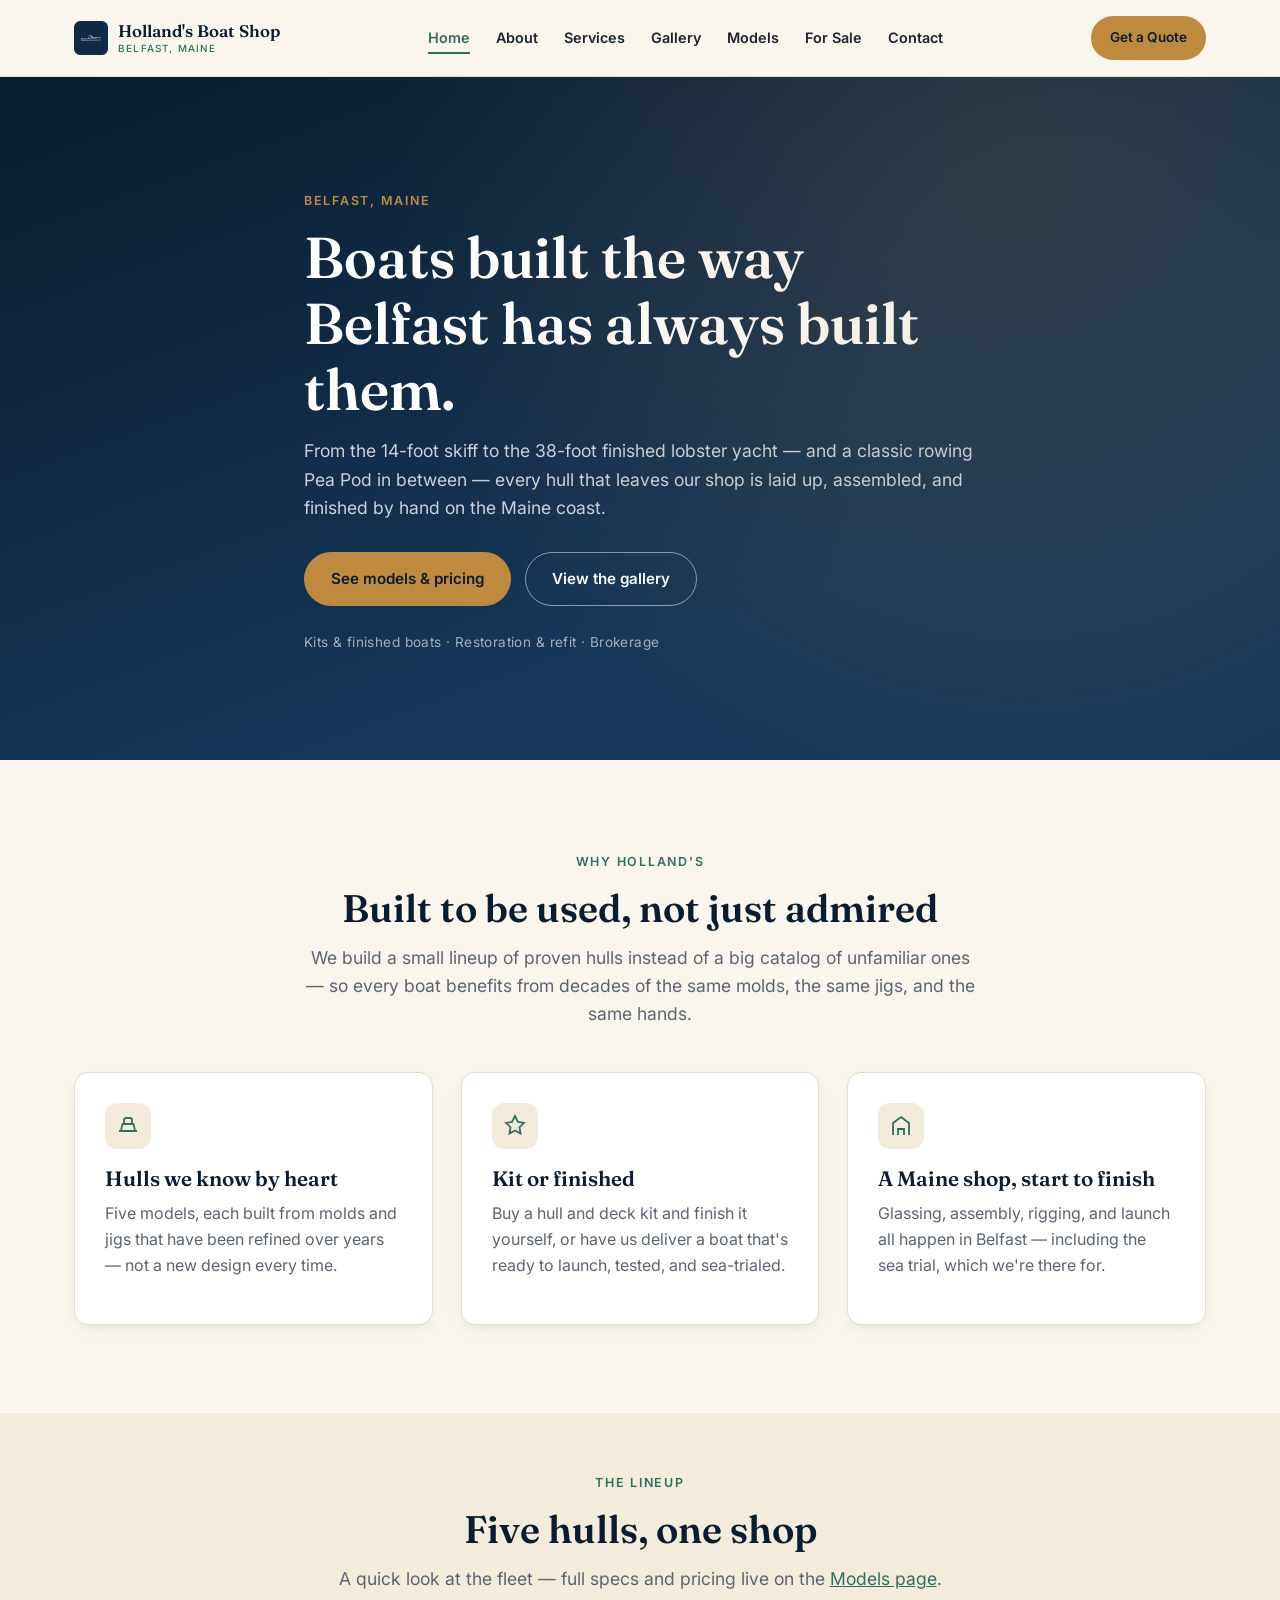
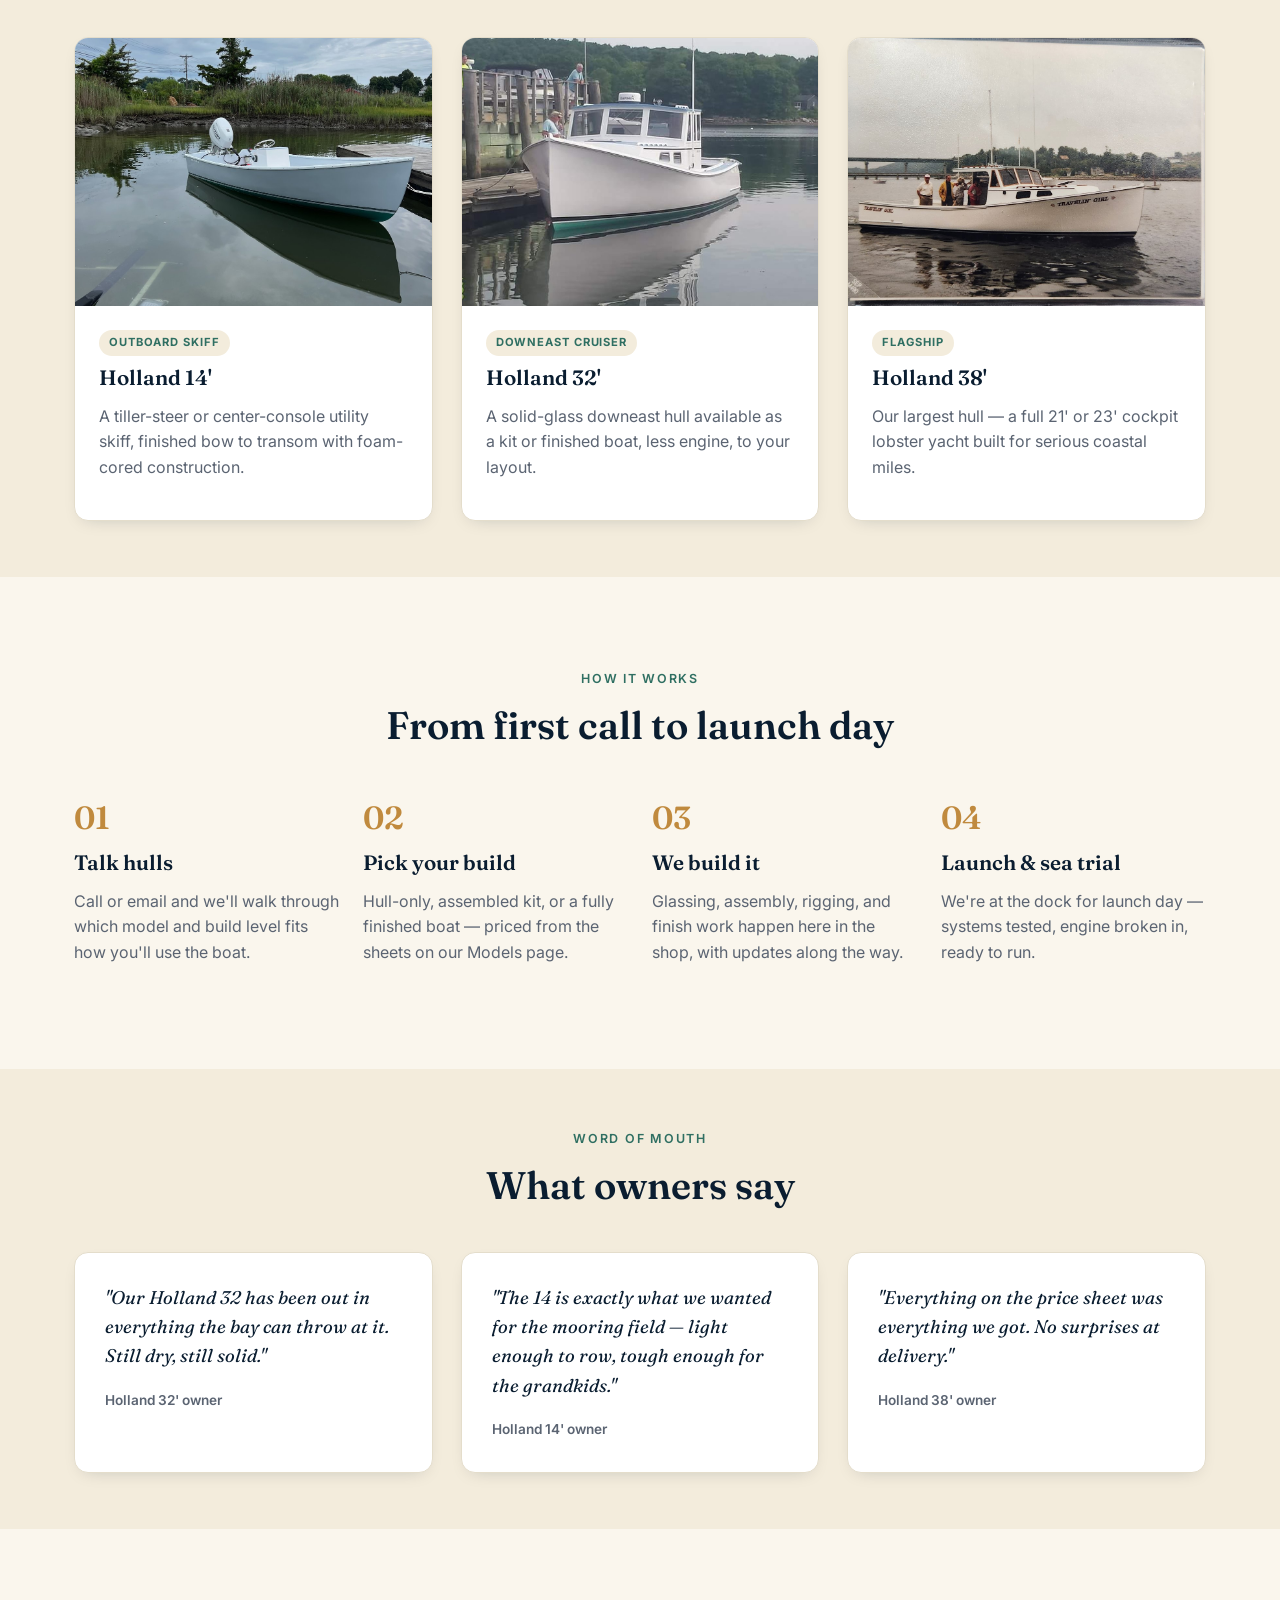
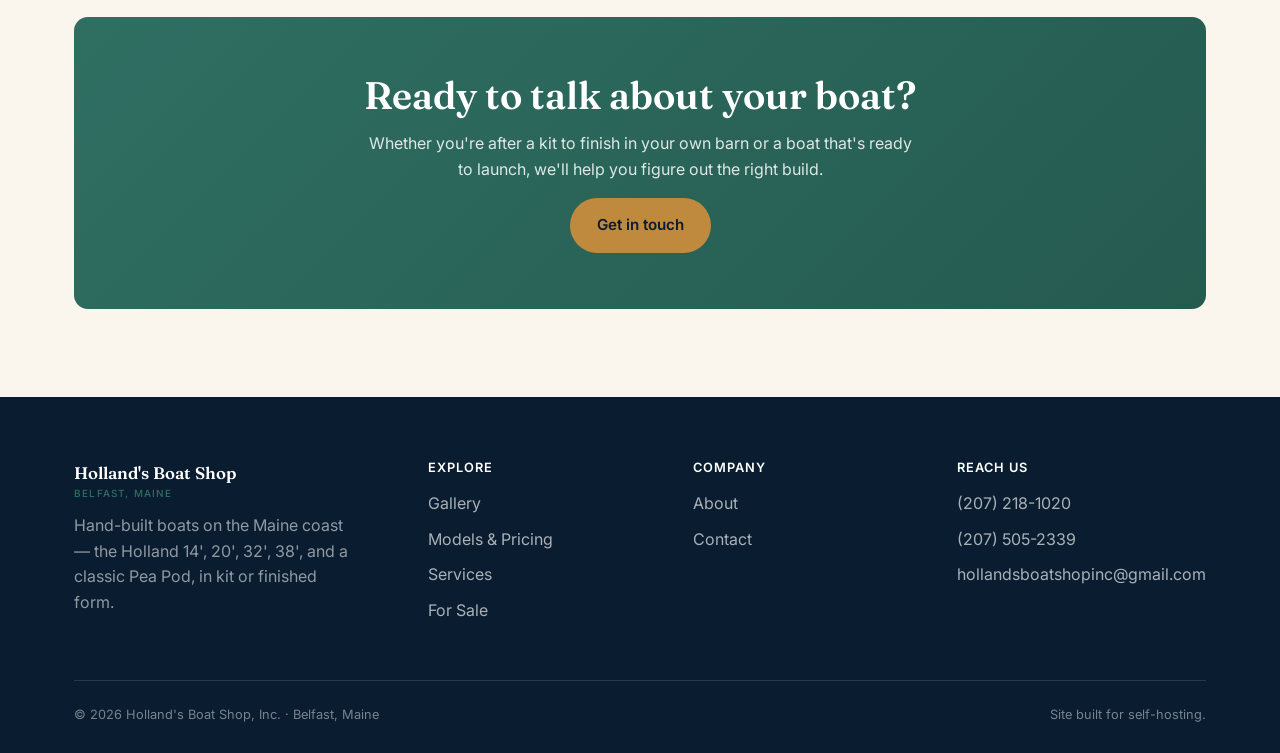
==== index.html @ 2f3a9399 "pricing and design updates" ====
<!DOCTYPE html>
<html lang="en">
<head>
<meta charset="UTF-8">
<meta name="viewport" content="width=device-width, initial-scale=1.0">
<title>Holland's Boat Shop | Hand-Built Wooden & Fiberglass Boats, Belfast, Maine</title>
<meta name="description" content="Holland's Boat Shop builds the Holland 14', 20', 32', 38' and a classic Pea Pod from Belfast, Maine — kits, finished boats, restoration, and brokerage.">
<link rel="icon" type="image/png" href="assets/favicon.png">
<link rel="stylesheet" href="css/styles.css">
</head>
<body>

<header class="site-header">
  <nav class="nav">
    <a href="index.html" class="brand">
      <img src="assets/favicon.png" alt="Holland's Boat Shop mark">
      <span class="brand-text">Holland's Boat Shop<small>Belfast, Maine</small></span>
    </a>
    <ul class="nav-links">
      <li><a href="index.html">Home</a></li>
      <li><a href="about.html">About</a></li>
      <li><a href="services.html">Services</a></li>
      <li><a href="gallery.html">Gallery</a></li>
      <li><a href="models.html">Models</a></li>
      <li><a href="for-sale.html">For Sale</a></li>
      <li><a href="contact.html">Contact</a></li>
      <li class="nav-mobile-cta"><a href="contact.html" class="btn btn-primary">Get a Quote</a></li>
    </ul>
    <div class="nav-cta">
      <a href="contact.html" class="btn btn-primary btn-sm">Get a Quote</a>
    </div>
    <button class="nav-toggle" aria-label="Toggle menu" aria-expanded="false">
      <svg viewBox="0 0 24 24" fill="none" stroke="currentColor" stroke-width="2" stroke-linecap="round"><line x1="3" y1="6" x2="21" y2="6"/><line x1="3" y1="12" x2="21" y2="12"/><line x1="3" y1="18" x2="21" y2="18"/></svg>
    </button>
  </nav>
</header>

<section class="hero">
  <div class="container hero-inner">
    <span class="eyebrow" style="color:var(--brass)">Belfast, Maine</span>
    <h1 style="color:#fff">Boats built the way Belfast has always built them.</h1>
    <p class="lede">From the 14-foot skiff to the 38-foot finished lobster yacht — and a classic rowing Pea Pod in between — every hull that leaves our shop is laid up, assembled, and finished by hand on the Maine coast.</p>
    <div class="hero-actions">
      <a href="models.html" class="btn btn-primary">See models &amp; pricing</a>
      <a href="gallery.html" class="btn btn-outline">View the gallery</a>
    </div>
    <p class="hero-tagline">Kits &amp; finished boats &middot; Restoration &amp; refit &middot; Brokerage</p>
  </div>
</section>

<section>
  <div class="container">
    <div class="section-head center">
      <span class="eyebrow">Why Holland's</span>
      <h2>Built to be used, not just admired</h2>
      <p class="lede">We build a small lineup of proven hulls instead of a big catalog of unfamiliar ones — so every boat benefits from decades of the same molds, the same jigs, and the same hands.</p>
    </div>
    <div class="grid-3">
      <div class="card">
        <div class="icon-badge">
          <svg viewBox="0 0 24 24" fill="none" stroke="currentColor" stroke-width="1.8"><path d="M3 17h18M5 17l1.5-7h11L19 17M8 10V6a2 2 0 012-2h4a2 2 0 012 2v4"/></svg>
        </div>
        <h3>Hulls we know by heart</h3>
        <p>Five models, each built from molds and jigs that have been refined over years — not a new design every time.</p>
      </div>
      <div class="card">
        <div class="icon-badge">
          <svg viewBox="0 0 24 24" fill="none" stroke="currentColor" stroke-width="1.8"><path d="M12 2l3 6 6 .9-4.5 4.3 1 6.3-5.5-3-5.5 3 1-6.3L3 8.9 9 8z"/></svg>
        </div>
        <h3>Kit or finished</h3>
        <p>Buy a hull and deck kit and finish it yourself, or have us deliver a boat that's ready to launch, tested, and sea-trialed.</p>
      </div>
      <div class="card">
        <div class="icon-badge">
          <svg viewBox="0 0 24 24" fill="none" stroke="currentColor" stroke-width="1.8"><path d="M4 21V9l8-6 8 6v12M9 21v-6h6v6"/></svg>
        </div>
        <h3>A Maine shop, start to finish</h3>
        <p>Glassing, assembly, rigging, and launch all happen in Belfast — including the sea trial, which we're there for.</p>
      </div>
    </div>
  </div>
</section>

<section class="section-tight" style="background:var(--cream-200)">
  <div class="container">
    <div class="section-head center">
      <span class="eyebrow">The Lineup</span>
      <h2>Five hulls, one shop</h2>
      <p class="lede">A quick look at the fleet — full specs and pricing live on the <a href="models.html" style="color:var(--teal); text-decoration:underline;">Models page</a>.</p>
    </div>
    <div class="grid-3">
      <div class="model-card">
        <div class="art-frame"><img src="assets/models/holland-14.jpg" alt="Holland 14' skiff on the water" loading="lazy"></div>
        <div class="model-card-body">
          <span class="tag">Outboard Skiff</span>
          <h3>Holland 14'</h3>
          <p>A tiller-steer or center-console utility skiff, finished bow to transom with foam-cored construction.</p>
        </div>
      </div>
      <div class="model-card">
        <div class="art-frame"><img src="assets/models/holland-32.jpg" alt="Holland 32' finished boat on the water" loading="lazy"></div>
        <div class="model-card-body">
          <span class="tag">Downeast Cruiser</span>
          <h3>Holland 32'</h3>
          <p>A solid-glass downeast hull available as a kit or finished boat, less engine, to your layout.</p>
        </div>
      </div>
      <div class="model-card">
        <div class="art-frame"><img src="assets/models/holland-38.jpg" alt="Holland 38' finished boat, Travelin' Girl, underway" loading="lazy"></div>
        <div class="model-card-body">
          <span class="tag">Flagship</span>
          <h3>Holland 38'</h3>
          <p>Our largest hull — a full 21' or 23' cockpit lobster yacht built for serious coastal miles.</p>
        </div>
      </div>
    </div>
  </div>
</section>

<section>
  <div class="container">
    <div class="section-head center">
      <span class="eyebrow">How It Works</span>
      <h2>From first call to launch day</h2>
    </div>
    <div class="grid-4">
      <div class="step-card">
        <div class="step-num">01</div>
        <h3>Talk hulls</h3>
        <p>Call or email and we'll walk through which model and build level fits how you'll use the boat.</p>
      </div>
      <div class="step-card">
        <div class="step-num">02</div>
        <h3>Pick your build</h3>
        <p>Hull-only, assembled kit, or a fully finished boat — priced from the sheets on our Models page.</p>
      </div>
      <div class="step-card">
        <div class="step-num">03</div>
        <h3>We build it</h3>
        <p>Glassing, assembly, rigging, and finish work happen here in the shop, with updates along the way.</p>
      </div>
      <div class="step-card">
        <div class="step-num">04</div>
        <h3>Launch &amp; sea trial</h3>
        <p>We're at the dock for launch day — systems tested, engine broken in, ready to run.</p>
      </div>
    </div>
  </div>
</section>

<section class="section-tight" style="background:var(--cream-200)">
  <div class="container">
    <div class="section-head center">
      <span class="eyebrow">Word Of Mouth</span>
      <h2>What owners say</h2>
    </div>
    <div class="grid-3">
      <div class="testimonial">
        <blockquote>"Our Holland 32 has been out in everything the bay can throw at it. Still dry, still solid."</blockquote>
        <cite>Holland 32' owner</cite>
      </div>
      <div class="testimonial">
        <blockquote>"The 14 is exactly what we wanted for the mooring field — light enough to row, tough enough for the grandkids."</blockquote>
        <cite>Holland 14' owner</cite>
      </div>
      <div class="testimonial">
        <blockquote>"Everything on the price sheet was everything we got. No surprises at delivery."</blockquote>
        <cite>Holland 38' owner</cite>
      </div>
    </div>
  </div>
</section>

<section>
  <div class="container">
    <div class="cta-band">
      <h2>Ready to talk about your boat?</h2>
      <p>Whether you're after a kit to finish in your own barn or a boat that's ready to launch, we'll help you figure out the right build.</p>
      <a href="contact.html" class="btn btn-primary">Get in touch</a>
    </div>
  </div>
</section>

<footer class="site-footer">
  <div class="container">
    <div class="footer-grid">
      <div class="footer-brand">
        <span class="brand-text" style="color:#fff">Holland's Boat Shop<small>Belfast, Maine</small></span>
        <p>Hand-built boats on the Maine coast — the Holland 14', 20', 32', 38', and a classic Pea Pod, in kit or finished form.</p>
      </div>
      <div class="footer-col">
        <h4>Explore</h4>
        <ul>
          <li><a href="gallery.html">Gallery</a></li>
          <li><a href="models.html">Models &amp; Pricing</a></li>
          <li><a href="services.html">Services</a></li>
          <li><a href="for-sale.html">For Sale</a></li>
        </ul>
      </div>
      <div class="footer-col">
        <h4>Company</h4>
        <ul>
          <li><a href="about.html">About</a></li>
          <li><a href="contact.html">Contact</a></li>
        </ul>
      </div>
      <div class="footer-col">
        <h4>Reach Us</h4>
        <ul>
          <li><a href="tel:+12072181020">(207) 218-1020</a></li>
          <li><a href="tel:+12075052339">(207) 505-2339</a></li>
          <li><a href="mailto:hollandsboatshopinc@gmail.com">hollandsboatshopinc@gmail.com</a></li>
        </ul>
      </div>
    </div>
    <div class="footer-bottom">
      <span>&copy; <span data-year></span> Holland's Boat Shop, Inc. &middot; Belfast, Maine</span>
      <span>Site built for self-hosting.</span>
    </div>
  </div>
</footer>

<script src="js/script.js"></script>
</body>
</html>
---- css/styles.css ----
/* ============================================
   Holland's Boat Shop — stylesheet
   ============================================ */

@import url('https://fonts.googleapis.com/css2?family=Fraunces:ital,opsz,wght@0,9..144,400;0,9..144,500;0,9..144,600;0,9..144,700;1,9..144,500&family=Inter:wght@400;500;600;700&display=swap');

:root{
  --navy-900:#0a1d30;
  --navy-800:#0f2a44;
  --navy-700:#15375a;
  --navy-600:#1d4873;
  --teal:#2f6f62;
  --teal-600:#255a4f;
  --brass:#c08a3e;
  --brass-600:#a8732e;
  --cream:#faf6ed;
  --cream-200:#f3ecdc;
  --white:#ffffff;
  --ink:#1b2430;
  --ink-500:#5b6472;
  --ink-300:#8b93a0;
  --line:#e4ddcb;
  --radius:14px;
  --shadow:0 18px 40px -20px rgba(10,29,48,0.35);
  --shadow-sm:0 6px 18px -10px rgba(10,29,48,0.25);
  --maxw:1180px;
}

*,*::before,*::after{ box-sizing:border-box; }
html{ scroll-behavior:smooth; }
body{
  margin:0;
  background:var(--cream);
  color:var(--ink);
  font-family:'Inter', system-ui, -apple-system, sans-serif;
  font-size:16px;
  line-height:1.6;
  -webkit-font-smoothing:antialiased;
}
img{ max-width:100%; display:block; }
a{ color:inherit; text-decoration:none; }
ul{ margin:0; padding:0; list-style:none; }
h1,h2,h3,h4{
  font-family:'Fraunces', Georgia, serif;
  font-weight:600;
  line-height:1.15;
  margin:0 0 14px;
  color:var(--navy-900);
}
h1{ font-size:clamp(2.2rem, 4.5vw, 3.6rem); font-weight:600; }
h2{ font-size:clamp(1.7rem, 3vw, 2.5rem); }
h3{ font-size:1.3rem; }
p{ margin:0 0 16px; color:var(--ink-500); }
.container{ max-width:var(--maxw); margin:0 auto; padding:0 24px; }
section{ padding:88px 0; }
.section-tight{ padding:56px 0; }

.eyebrow{
  display:inline-block;
  font-family:'Inter', sans-serif;
  font-weight:600;
  font-size:0.78rem;
  letter-spacing:0.14em;
  text-transform:uppercase;
  color:var(--teal);
  margin-bottom:14px;
}
.section-head{ max-width:680px; margin:0 0 44px; }
.section-head.center{ margin-left:auto; margin-right:auto; text-align:center; }
.lede{ font-size:1.1rem; }

/* Buttons */
.btn{
  display:inline-flex;
  align-items:center;
  gap:8px;
  padding:14px 26px;
  border-radius:999px;
  font-family:'Inter', sans-serif;
  font-weight:600;
  font-size:0.95rem;
  border:1px solid transparent;
  cursor:pointer;
  transition:transform .15s ease, box-shadow .15s ease, background .15s ease, color .15s ease;
}
.btn-primary{ background:var(--brass); color:var(--navy-900); }
.btn-primary:hover{ background:var(--brass-600); transform:translateY(-1px); }
.btn-outline{ background:transparent; border-color:rgba(255,255,255,0.5); color:#fff; }
.btn-outline:hover{ background:rgba(255,255,255,0.12); }
.btn-outline-dark{ background:transparent; border-color:var(--navy-700); color:var(--navy-800); }
.btn-outline-dark:hover{ background:var(--navy-800); color:#fff; }
.btn-outline-dark.is-active{ background:var(--navy-800); color:#fff; }
.btn-see-more{ margin-top:20px; width:100%; justify-content:center; }
.btn-sm{ padding:10px 18px; font-size:0.85rem; }

/* ===== Nav ===== */
.site-header{
  position:sticky; top:0; z-index:100;
  background:rgba(250,246,237,0.92);
  backdrop-filter:blur(8px);
  border-bottom:1px solid var(--line);
}
.nav{
  display:flex; align-items:center; justify-content:space-between;
  padding:16px 24px;
  max-width:var(--maxw); margin:0 auto;
}
.brand{ display:flex; align-items:center; gap:10px; }
.brand img{ height:34px; width:auto; }
.brand-text{
  font-family:'Fraunces', serif; font-weight:600; font-size:1.05rem; color:var(--navy-900);
  line-height:1.1;
}
.brand-text small{ display:block; font-family:'Inter',sans-serif; font-weight:500; font-size:0.62rem; letter-spacing:0.12em; text-transform:uppercase; color:var(--teal); margin-top:2px; }

.nav-links{
  display:flex; align-items:center; gap:26px;
  font-size:0.9rem; font-weight:600; white-space:nowrap;
}
.nav-links a{ color:var(--ink); padding:6px 0; border-bottom:2px solid transparent; transition:color .15s, border-color .15s; }
.nav-links a:hover, .nav-links a.active{ color:var(--teal); border-color:var(--teal); }

.nav-cta{ display:flex; align-items:center; gap:16px; }
.nav-mobile-cta{ display:none; }

.nav-toggle{
  display:none; background:none; border:none; cursor:pointer; padding:6px;
}
.nav-toggle svg{ width:26px; height:26px; color:var(--navy-900); }

@media (max-width:1040px){
  .nav-links{
    display:none;
    position:absolute; top:100%; left:0; right:0;
    background:var(--cream);
    border-bottom:1px solid var(--line);
    flex-direction:column; align-items:stretch; gap:0;
    padding:8px 24px 20px;
    max-height:calc(100vh - 68px);
    overflow-y:auto;
    box-shadow:var(--shadow-sm);
  }
  .nav-links.is-open{ display:flex; }
  .nav-links a{
    padding:18px 2px; font-size:1.15rem;
    border-bottom:1px solid var(--line);
    width:100%;
  }
  .nav-links a:last-of-type{ border-bottom:none; }
  .nav-mobile-cta{ display:block; padding-top:22px; }
  .nav-mobile-cta .btn{ width:100%; }
  .nav-cta .btn{ display:none; }
  .nav-toggle{ display:block; }
}

/* ===== Hero ===== */
.hero{
  position:relative;
  background:linear-gradient(160deg, var(--navy-900), var(--navy-700) 70%);
  color:#fff;
  padding:110px 0 90px;
  overflow:hidden;
}
.hero::after{
  content:"";
  position:absolute; inset:0;
  background:radial-gradient(circle at 80% 20%, rgba(192,138,62,0.18), transparent 55%);
  pointer-events:none;
}
.hero-inner{ position:relative; max-width:720px; }
.hero p.lede{ color:rgba(255,255,255,0.78); }
.hero-actions{ display:flex; gap:14px; flex-wrap:wrap; margin-top:30px; }
.hero-tagline{ color:rgba(255,255,255,0.6); font-size:0.85rem; margin-top:26px; letter-spacing:0.03em; }

.page-hero{
  background:linear-gradient(160deg, var(--navy-900), var(--navy-700) 70%);
  color:#fff; padding:76px 0 64px;
}
.page-hero .eyebrow{ color:var(--brass); }
.page-hero p{ color:rgba(255,255,255,0.78); max-width:640px; }

/* ===== Grid utilities ===== */
.grid-2{ display:grid; grid-template-columns:repeat(2,1fr); gap:28px; }
.grid-3{ display:grid; grid-template-columns:repeat(3,1fr); gap:28px; }
.grid-4{ display:grid; grid-template-columns:repeat(4,1fr); gap:24px; }
@media (max-width:900px){
  .grid-3{ grid-template-columns:repeat(2,1fr); }
  .grid-4{ grid-template-columns:repeat(2,1fr); }
}
@media (max-width:620px){
  .grid-2,.grid-3,.grid-4{ grid-template-columns:1fr; }
}

/* ===== Cards ===== */
.card{
  background:#fff; border:1px solid var(--line); border-radius:var(--radius);
  padding:30px; box-shadow:var(--shadow-sm);
}
.card h3{ margin-bottom:10px; }
.icon-badge{
  width:46px; height:46px; border-radius:12px;
  background:var(--cream-200); color:var(--teal);
  display:flex; align-items:center; justify-content:center;
  margin-bottom:18px;
}
.icon-badge svg{ width:24px; height:24px; }

.step-card{ text-align:left; }
.step-num{
  font-family:'Fraunces', serif; font-size:2rem; color:var(--brass);
  margin-bottom:8px; font-weight:600;
}

/* ===== Fleet / gallery cards ===== */
.fleet-rows{ display:flex; flex-direction:column; gap:28px; }
.model-card{
  background:#fff; border:1px solid var(--line); border-radius:var(--radius);
  overflow:hidden; box-shadow:var(--shadow-sm); display:flex; flex-direction:column;
}
.art-frame{
  aspect-ratio:4/3; width:100%; overflow:hidden; background:var(--cream-200);
  position:relative;
}
.art-frame img{ width:100%; height:100%; object-fit:cover; object-position:center; }
.model-card-body{ padding:24px; display:flex; flex-direction:column; flex:1; }
.tag{
  display:inline-block; font-size:0.7rem; font-weight:700; letter-spacing:0.08em;
  text-transform:uppercase; color:var(--teal); background:var(--cream-200);
  padding:4px 10px; border-radius:999px; margin-bottom:10px; width:fit-content;
}
.specs{
  display:flex; flex-wrap:wrap; gap:10px 18px; margin:14px 0 4px;
  font-size:0.82rem; color:var(--ink-500); border-top:1px solid var(--line); padding-top:14px;
}
.specs span strong{ color:var(--ink); display:block; font-size:0.78rem; }

/* ===== Model expand panel (accordion) ===== */
.model-expand{
  grid-column:1 / -1;
  background:var(--navy-900); color:#fff;
  border-radius:var(--radius);
  overflow:hidden;
  max-height:0; opacity:0; transform:translateY(-8px);
  transition:max-height .4s ease, opacity .3s ease, transform .3s ease, margin .4s ease;
  margin-top:0;
}
.model-expand.is-open{ max-height:1400px; opacity:1; transform:translateY(0); margin-top:28px; }
.model-expand[hidden]{ display:none; }
.model-expand-inner{ padding:32px; }
.model-expand-close{
  position:absolute; top:18px; right:18px;
  width:36px; height:36px; border-radius:50%;
  background:rgba(255,255,255,0.12); border:none; color:#fff;
  cursor:pointer; display:flex; align-items:center; justify-content:center;
  font-size:1.1rem; line-height:1; transition:background .15s;
}
.model-expand-close:hover{ background:rgba(255,255,255,0.22); }
.model-expand-head{ position:relative; padding-right:40px; margin-bottom:22px; }
.model-expand-grid{
  display:grid; grid-template-columns:1.2fr 1fr; gap:30px; align-items:start;
}
@media (max-width:800px){ .model-expand-grid{ grid-template-columns:1fr; } }
.model-expand-main-image{
  aspect-ratio:4/3; width:100%; border-radius:10px; overflow:hidden; background:rgba(255,255,255,0.06);
}
.model-expand-main-image img{ width:100%; height:100%; object-fit:cover; }
.model-expand-thumbs{ display:flex; gap:10px; margin-top:12px; flex-wrap:wrap; }
.model-expand-thumbs:has(button:only-child){ display:none; }
.model-expand-thumbs button{
  width:64px; height:48px; border-radius:6px; overflow:hidden; border:2px solid transparent;
  padding:0; cursor:pointer; background:rgba(255,255,255,0.08);
}
.model-expand-thumbs button.is-active{ border-color:var(--brass); }
.model-expand-thumbs img{ width:100%; height:100%; object-fit:cover; }
.model-expand .specs{ border-color:rgba(255,255,255,0.18); color:rgba(255,255,255,0.7); }
.model-expand .specs span strong{ color:#fff; }
.model-expand .tag{ background:rgba(255,255,255,0.12); color:var(--brass); }
.model-expand p{ color:rgba(255,255,255,0.75); }
.model-expand h3{ color:#fff; }

/* ===== Testimonials ===== */
.testimonial{
  background:#fff; border:1px solid var(--line); border-radius:var(--radius);
  padding:30px; box-shadow:var(--shadow-sm);
}
.testimonial blockquote{ font-family:'Fraunces', serif; font-size:1.15rem; font-style:italic; color:var(--navy-900); margin:0 0 16px; }
.testimonial cite{ font-style:normal; font-size:0.85rem; color:var(--ink-500); font-weight:600; }

/* ===== CTA band ===== */
.cta-band{
  background:linear-gradient(135deg, var(--teal), var(--teal-600));
  color:#fff; border-radius:var(--radius); padding:56px; text-align:center;
}
.cta-band h2{ color:#fff; }
.cta-band p{ color:rgba(255,255,255,0.85); max-width:560px; margin-left:auto; margin-right:auto; }

/* ===== Footer ===== */
.site-footer{ background:var(--navy-900); color:rgba(255,255,255,0.7); padding:64px 0 28px; }
.footer-grid{ display:grid; grid-template-columns:1.4fr 1fr 1fr 1fr; gap:40px; margin-bottom:46px; }
@media (max-width:760px){ .footer-grid{ grid-template-columns:1fr 1fr; } }
.footer-brand .brand-text{ color:#fff; }
.footer-brand p{ color:rgba(255,255,255,0.55); margin-top:14px; max-width:280px; }
.footer-col h4{ color:#fff; font-family:'Inter',sans-serif; font-size:0.8rem; letter-spacing:0.08em; text-transform:uppercase; margin-bottom:16px; }
.footer-col ul li{ margin-bottom:10px; }
.footer-col a{ color:rgba(255,255,255,0.65); transition:color .15s; }
.footer-col a:hover{ color:var(--brass); }
.footer-bottom{
  border-top:1px solid rgba(255,255,255,0.12); padding-top:24px;
  display:flex; justify-content:space-between; flex-wrap:wrap; gap:10px;
  font-size:0.8rem; color:rgba(255,255,255,0.45);
}

/* ===== Forms ===== */
.form-card{ background:#fff; border:1px solid var(--line); border-radius:var(--radius); padding:36px; box-shadow:var(--shadow-sm); }
.form-row{ display:grid; grid-template-columns:1fr 1fr; gap:18px; }
@media (max-width:620px){ .form-row{ grid-template-columns:1fr; } }
label{ display:block; font-size:0.82rem; font-weight:600; color:var(--navy-800); margin-bottom:6px; }
input,textarea,select{
  width:100%; padding:12px 14px; border-radius:8px; border:1px solid var(--line);
  font-family:inherit; font-size:0.95rem; background:var(--cream); color:var(--ink);
  margin-bottom:18px;
}
input:focus,textarea:focus,select:focus{ outline:2px solid var(--teal); outline-offset:1px; }
.form-success{
  display:none; background:var(--cream-200); border:1px solid var(--line);
  border-radius:10px; padding:16px 18px; margin-bottom:18px; font-size:0.9rem; color:var(--navy-800);
}
.form-success.is-visible{ display:block; }

/* ===== Timeline ===== */
.timeline{ border-left:2px solid var(--line); padding-left:28px; display:flex; flex-direction:column; gap:36px; }
.timeline-item .year{ font-family:'Fraunces', serif; color:var(--brass); font-weight:600; margin-bottom:4px; display:block; }

/* ===== Price tables (Models page) ===== */
.model-row{
  display:grid; grid-template-columns:1fr 1fr; gap:50px; align-items:start;
  padding:52px 0; border-bottom:1px solid var(--line);
}
.model-row:last-of-type{ border-bottom:none; }
.model-row:nth-of-type(even) .model-row-media{ order:2; }
@media (max-width:860px){
  .model-row{ grid-template-columns:1fr; gap:24px; }
  .model-row:nth-of-type(even) .model-row-media{ order:0; }
}
.model-row-media .art-frame{ border-radius:var(--radius); overflow:hidden; box-shadow:var(--shadow-sm); }
.model-row-body h3{ font-size:1.6rem; }

.table-scroll{ overflow-x:auto; border-radius:10px; border:1px solid var(--line); }
.price-table{ width:100%; border-collapse:collapse; font-size:0.88rem; background:#fff; }
.price-table caption{ text-align:left; padding:12px 16px; font-weight:700; background:var(--cream-200); color:var(--navy-800); font-size:0.78rem; letter-spacing:0.05em; text-transform:uppercase; }
.price-table th, .price-table td{ padding:11px 16px; text-align:left; border-bottom:1px solid var(--line); vertical-align:top; }
.price-table thead th{ background:var(--navy-900); color:#fff; font-size:0.72rem; letter-spacing:0.06em; text-transform:uppercase; }
.price-table tr:last-child td{ border-bottom:none; }
.price-table td.price, .price-table th.price{ white-space:nowrap; font-weight:700; color:var(--navy-800); width:1%; }
.price-table .price.muted{ color:var(--ink-300); font-weight:500; font-style:italic; }
.price-note{ font-size:0.82rem; color:var(--ink-500); margin-top:12px; }

.price-headline{
  display:flex; align-items:baseline; gap:12px; flex-wrap:wrap;
  background:var(--cream-200); border:1px solid var(--line); border-radius:10px;
  padding:18px 20px; margin-bottom:18px;
}
.price-headline .amount{ font-family:'Fraunces', serif; font-size:2rem; font-weight:600; color:var(--navy-900); }
.price-headline .amount-label{ font-size:0.82rem; color:var(--ink-500); font-weight:600; }

details.price-breakdown{ border:1px solid var(--line); border-radius:10px; overflow:hidden; margin-top:14px; background:#fff; }
details.price-breakdown summary{
  cursor:pointer; list-style:none; padding:14px 18px; font-weight:600; color:var(--navy-800);
  display:flex; align-items:center; justify-content:space-between; font-size:0.92rem;
  background:var(--cream-200);
}
details.price-breakdown summary::-webkit-details-marker{ display:none; }
details.price-breakdown summary::after{ content:"+"; font-size:1.2rem; color:var(--teal); font-weight:700; }
details.price-breakdown[open] summary::after{ content:"\2212"; }
details.price-breakdown .breakdown-body{ padding:18px; display:flex; flex-direction:column; gap:18px; }
details.price-breakdown .breakdown-body h4{ font-family:'Inter',sans-serif; font-size:0.78rem; letter-spacing:0.05em; text-transform:uppercase; color:var(--teal); margin:0 0 8px; }
details.price-breakdown .breakdown-body p{ font-size:0.88rem; margin:0; }

/* ===== For Sale ===== */
.listing-card{ background:#fff; border:1px solid var(--line); border-radius:var(--radius); overflow:hidden; box-shadow:var(--shadow-sm); }
.status-pill{ display:inline-block; font-size:0.7rem; font-weight:700; letter-spacing:0.06em; text-transform:uppercase; padding:4px 10px; border-radius:999px; background:var(--teal); color:#fff; }
.empty-state{
  text-align:center; max-width:560px; margin:0 auto; padding:64px 32px;
  background:#fff; border:1px dashed var(--line); border-radius:var(--radius);
}
.empty-state .icon-badge{ margin:0 auto 20px; }

/* ===== FAQ ===== */
.faq-item{ border-bottom:1px solid var(--line); padding:22px 0; }
.faq-item h3{ font-size:1.05rem; margin-bottom:8px; }

/* ===== Misc ===== */
.divider{ height:1px; background:var(--line); margin:0; }
.badge-row{ display:flex; gap:10px; flex-wrap:wrap; margin-top:18px; }
.badge-row span{ font-size:0.78rem; color:var(--ink-500); background:var(--cream-200); padding:5px 12px; border-radius:999px; }
.center{ text-align:center; }
.mt-0{ margin-top:0; }
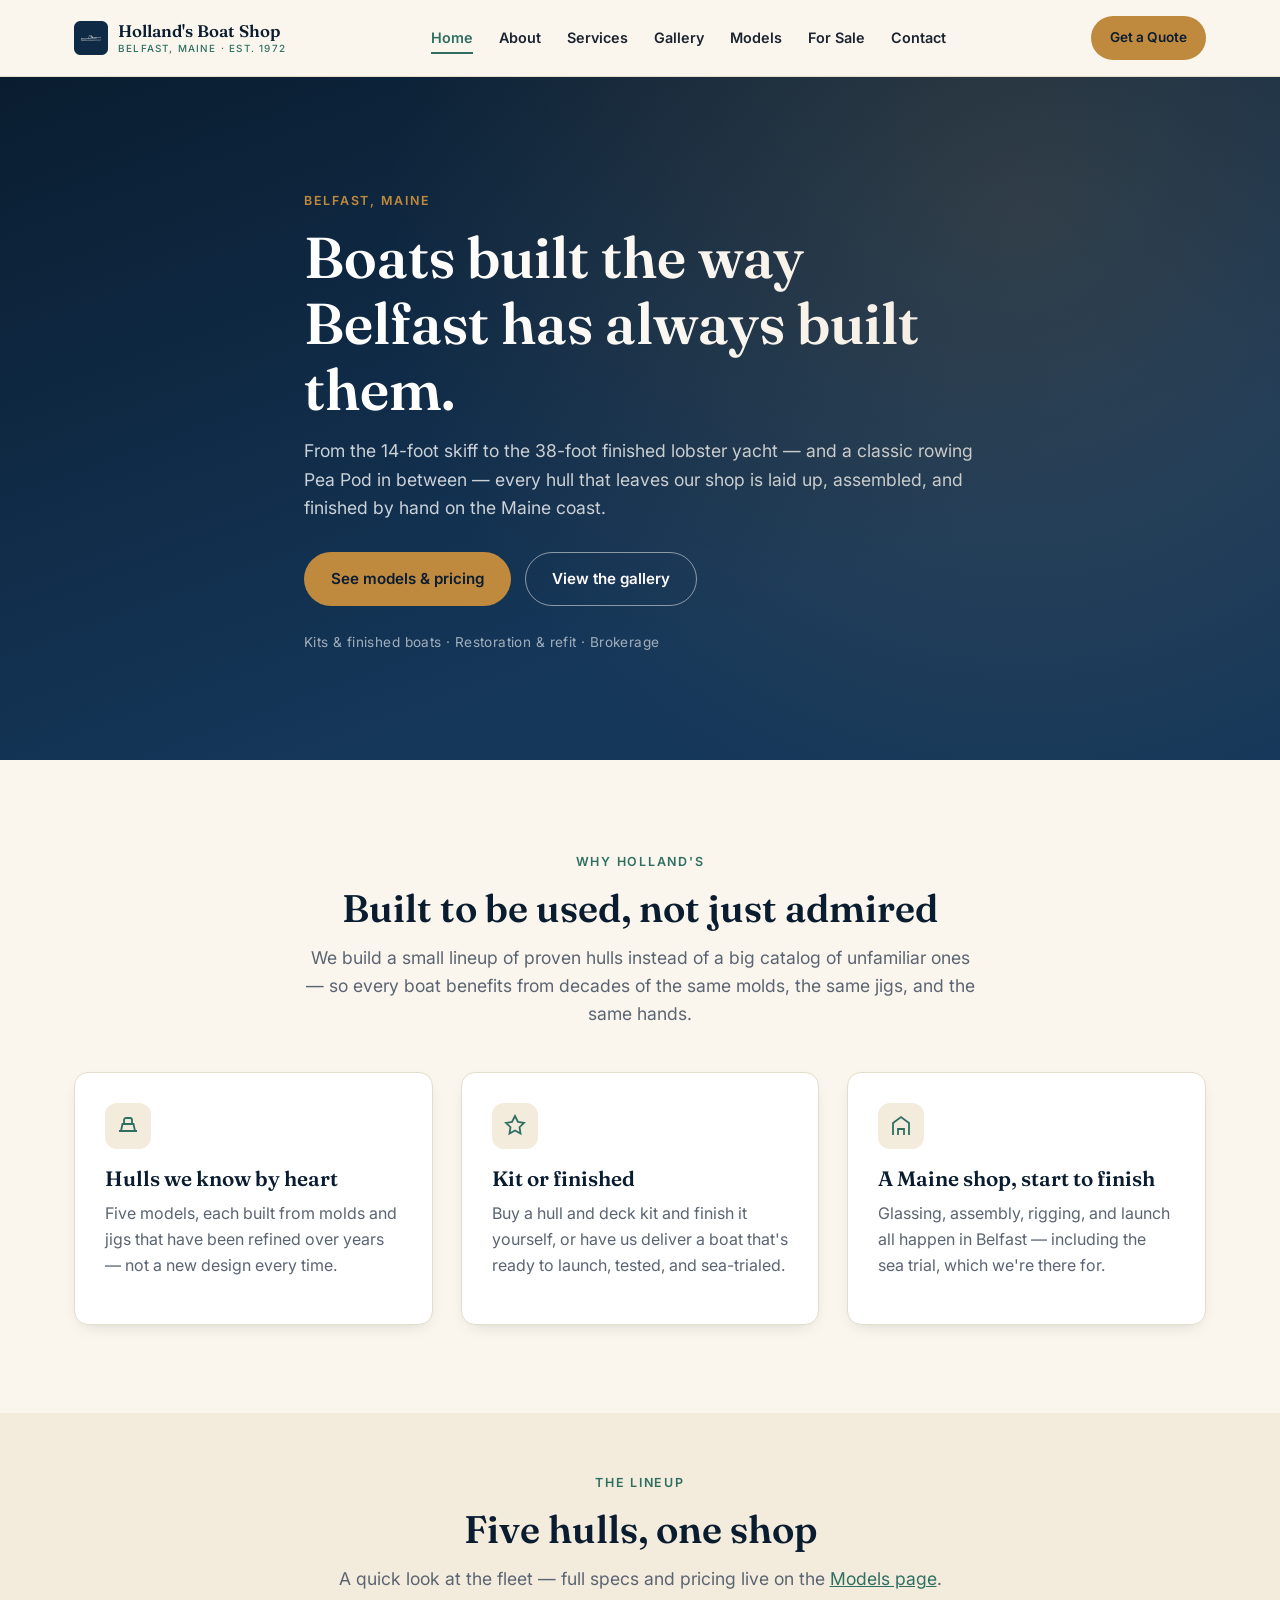
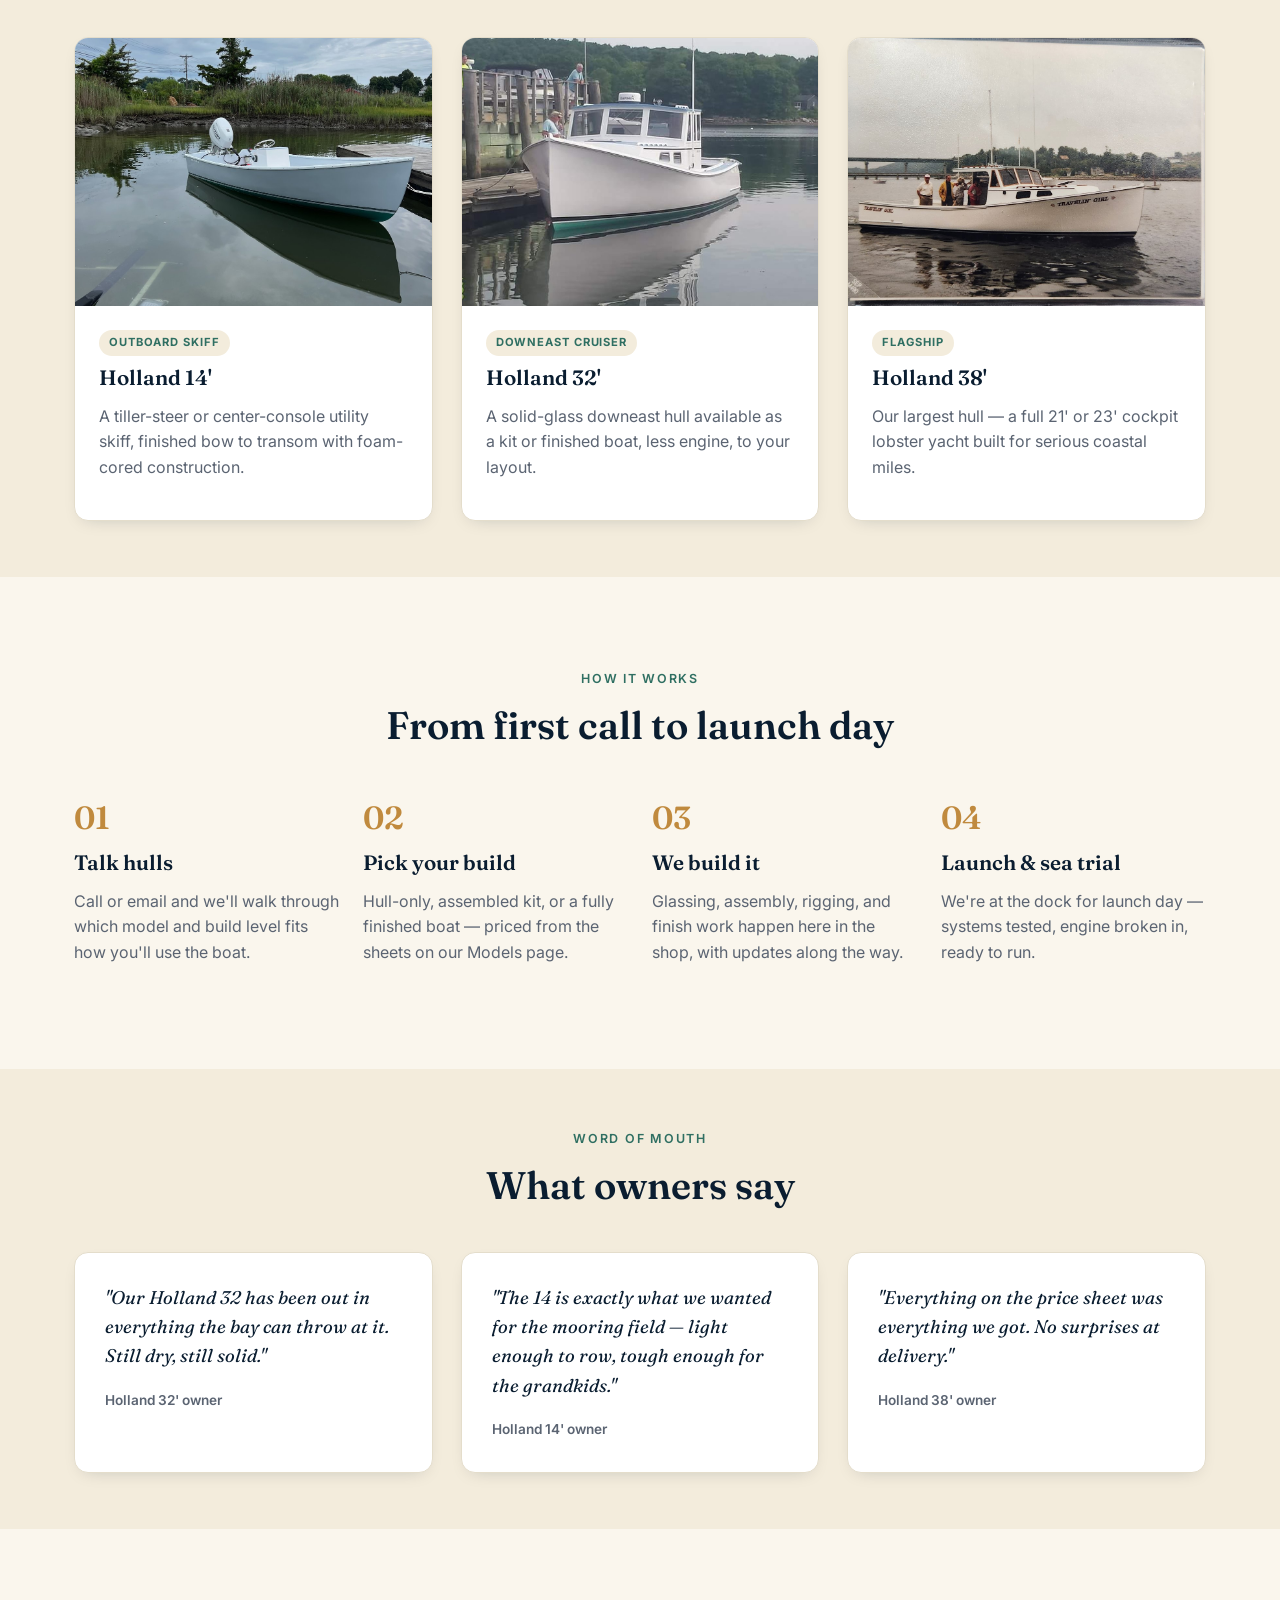
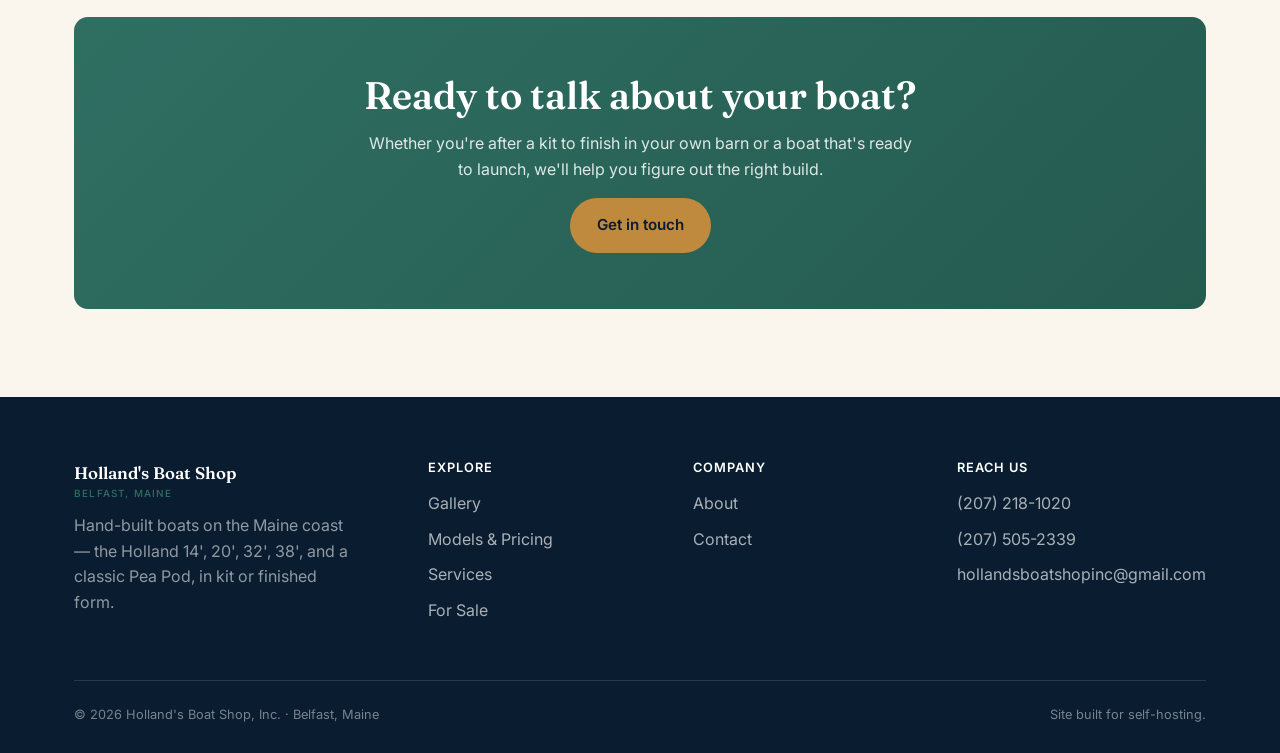
==== commit ff010be4: "updated about us page" ====
--- a/index.html
+++ b/index.html
@@ -14,7 +14,7 @@
   <nav class="nav">
     <a href="index.html" class="brand">
       <img src="assets/favicon.png" alt="Holland's Boat Shop mark">
-      <span class="brand-text">Holland's Boat Shop<small>Belfast, Maine</small></span>
+      <span class="brand-text">Holland's Boat Shop<small>Belfast, Maine &middot; Est. 1972</small></span>
     </a>
     <ul class="nav-links">
       <li><a href="index.html">Home</a></li>
@@ -33,6 +33,7 @@
       <svg viewBox="0 0 24 24" fill="none" stroke="currentColor" stroke-width="2" stroke-linecap="round"><line x1="3" y1="6" x2="21" y2="6"/><line x1="3" y1="12" x2="21" y2="12"/><line x1="3" y1="18" x2="21" y2="18"/></svg>
     </button>
   </nav>
+  <div class="nav-overlay" data-nav-overlay></div>
 </header>
 
 <section class="hero">
--- a/css/styles.css
+++ b/css/styles.css
@@ -24,6 +24,7 @@
   --shadow:0 18px 40px -20px rgba(10,29,48,0.35);
   --shadow-sm:0 6px 18px -10px rgba(10,29,48,0.25);
   --maxw:1180px;
+  --header-h:68px;
 }
 
 *,*::before,*::after{ box-sizing:border-box; }
@@ -127,30 +128,62 @@
   display:none; background:none; border:none; cursor:pointer; padding:6px;
 }
 .nav-toggle svg{ width:26px; height:26px; color:var(--navy-900); }
+.nav-toggle svg line{ transition:transform .2s ease, opacity .2s ease; transform-origin:12px 12px; }
+.nav-toggle.is-open svg line:nth-child(1){ transform:translateY(6px) rotate(45deg); }
+.nav-toggle.is-open svg line:nth-child(2){ opacity:0; }
+.nav-toggle.is-open svg line:nth-child(3){ transform:translateY(-6px) rotate(-45deg); }
 
 @media (max-width:1040px){
+  .nav-overlay{
+    position:fixed;
+    top:var(--header-h); left:0; right:0; bottom:0;
+    background:rgba(10,29,48,0.38);
+    backdrop-filter:blur(3px);
+    opacity:0; visibility:hidden;
+    transition:opacity .25s ease, visibility .25s ease;
+    z-index:140;
+  }
+  .nav-overlay.is-open{ opacity:1; visibility:visible; }
+
   .nav-links{
-    display:none;
-    position:absolute; top:100%; left:0; right:0;
-    background:var(--cream);
-    border-bottom:1px solid var(--line);
-    flex-direction:column; align-items:stretch; gap:0;
-    padding:8px 24px 20px;
-    max-height:calc(100vh - 68px);
+    display:flex;
+    position:fixed;
+    top:calc(var(--header-h) + 10px);
+    left:16px; right:16px;
+    flex-direction:column; align-items:stretch; gap:6px;
+    background:rgba(250,246,237,0.88);
+    backdrop-filter:blur(18px);
+    border:1px solid rgba(255,255,255,0.55);
+    border-radius:20px;
+    padding:12px;
+    max-height:calc(100vh - var(--header-h) - 26px);
     overflow-y:auto;
-    box-shadow:var(--shadow-sm);
+    box-shadow:0 30px 60px -18px rgba(10,29,48,0.5);
+    z-index:150;
+    opacity:0; visibility:hidden;
+    transform:translateY(-10px) scale(0.97);
+    pointer-events:none;
+    transition:opacity .22s ease, transform .22s ease, visibility .22s ease;
   }
-  .nav-links.is-open{ display:flex; }
+  .nav-links.is-open{
+    opacity:1; visibility:visible;
+    transform:translateY(0) scale(1);
+    pointer-events:auto;
+  }
   .nav-links a{
-    padding:18px 2px; font-size:1.15rem;
-    border-bottom:1px solid var(--line);
+    display:block;
+    padding:16px 18px; font-size:1.1rem;
+    border-bottom:none;
+    border-radius:12px;
     width:100%;
   }
-  .nav-links a:last-of-type{ border-bottom:none; }
-  .nav-mobile-cta{ display:block; padding-top:22px; }
+  .nav-links a:hover, .nav-links a:active{ background:rgba(47,111,98,0.1); }
+  .nav-links a.active{ background:rgba(47,111,98,0.14); color:var(--teal); border-color:transparent; }
+  .nav-mobile-cta{ display:block; padding:10px 6px 2px; }
   .nav-mobile-cta .btn{ width:100%; }
   .nav-cta .btn{ display:none; }
-  .nav-toggle{ display:block; }
+  .nav-toggle{ display:block; position:relative; z-index:160; }
+  body.nav-locked{ overflow:hidden; }
 }
 
 /* ===== Hero ===== */
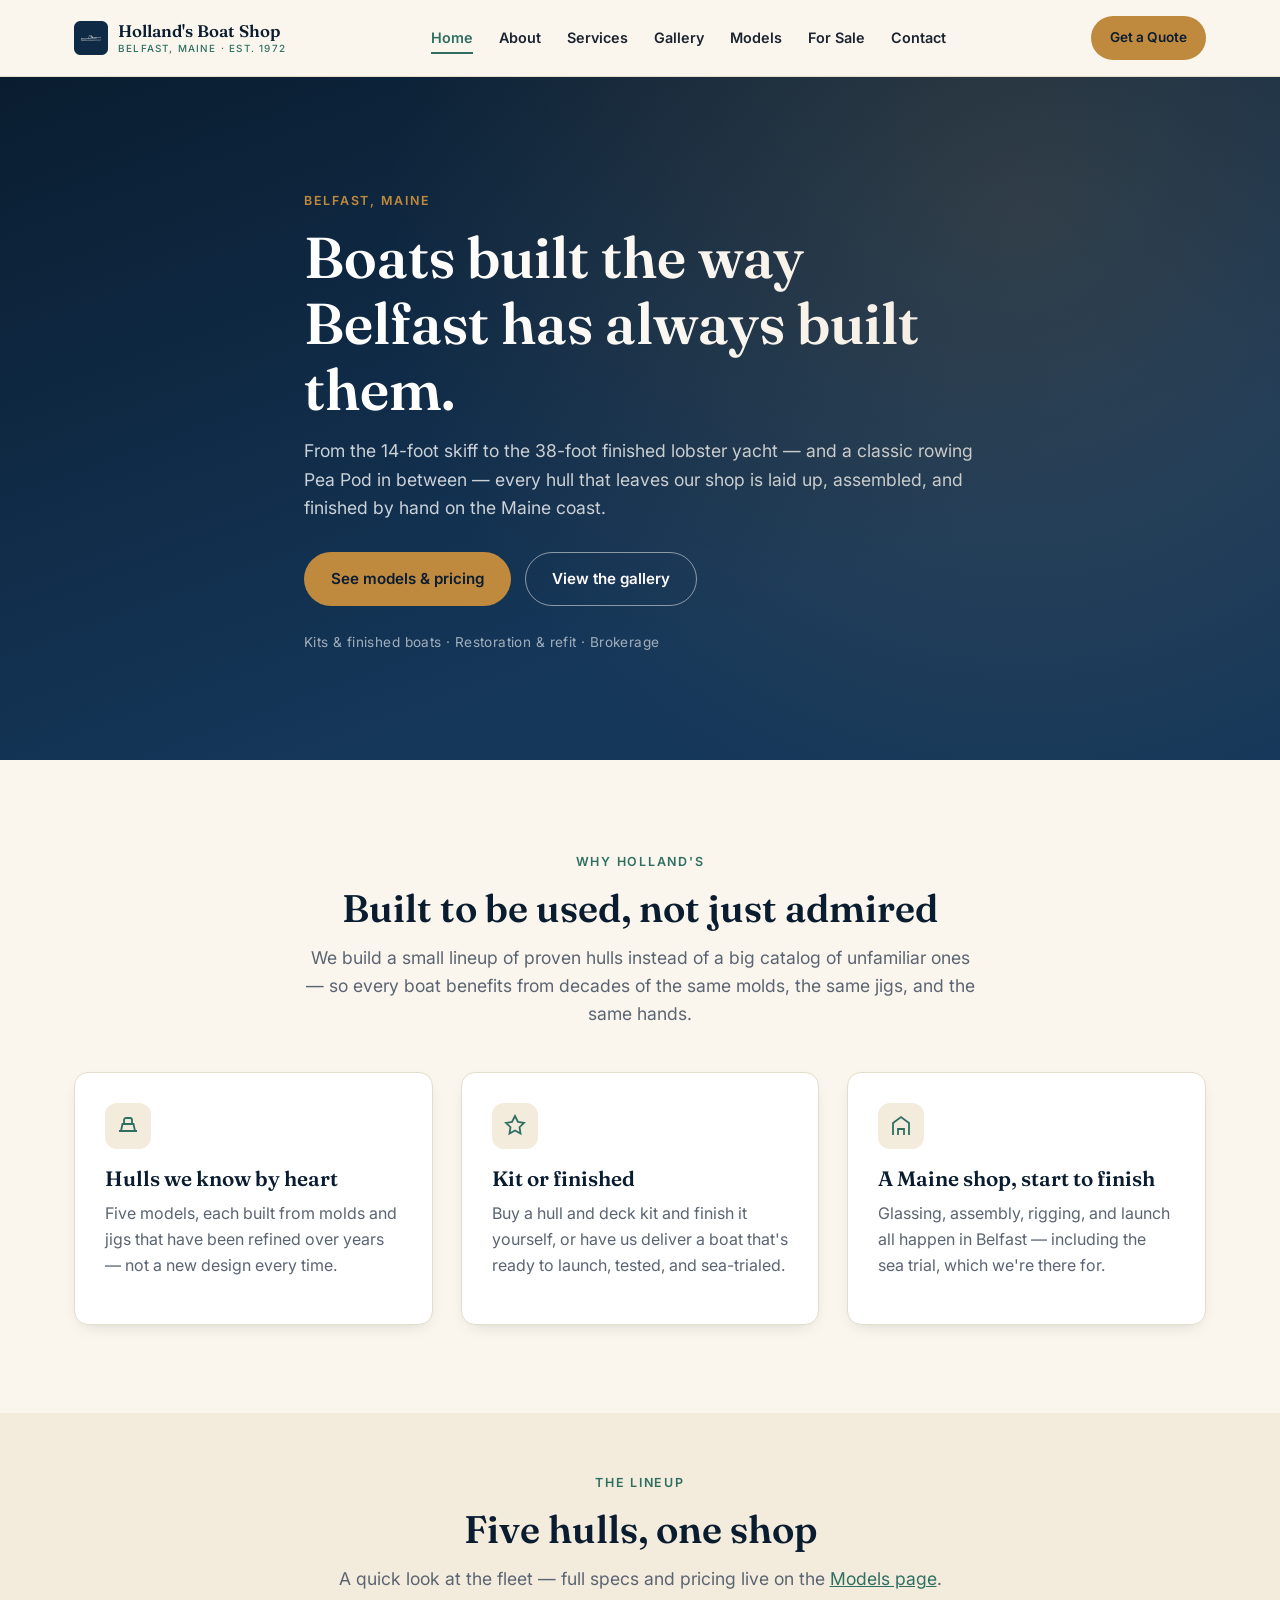
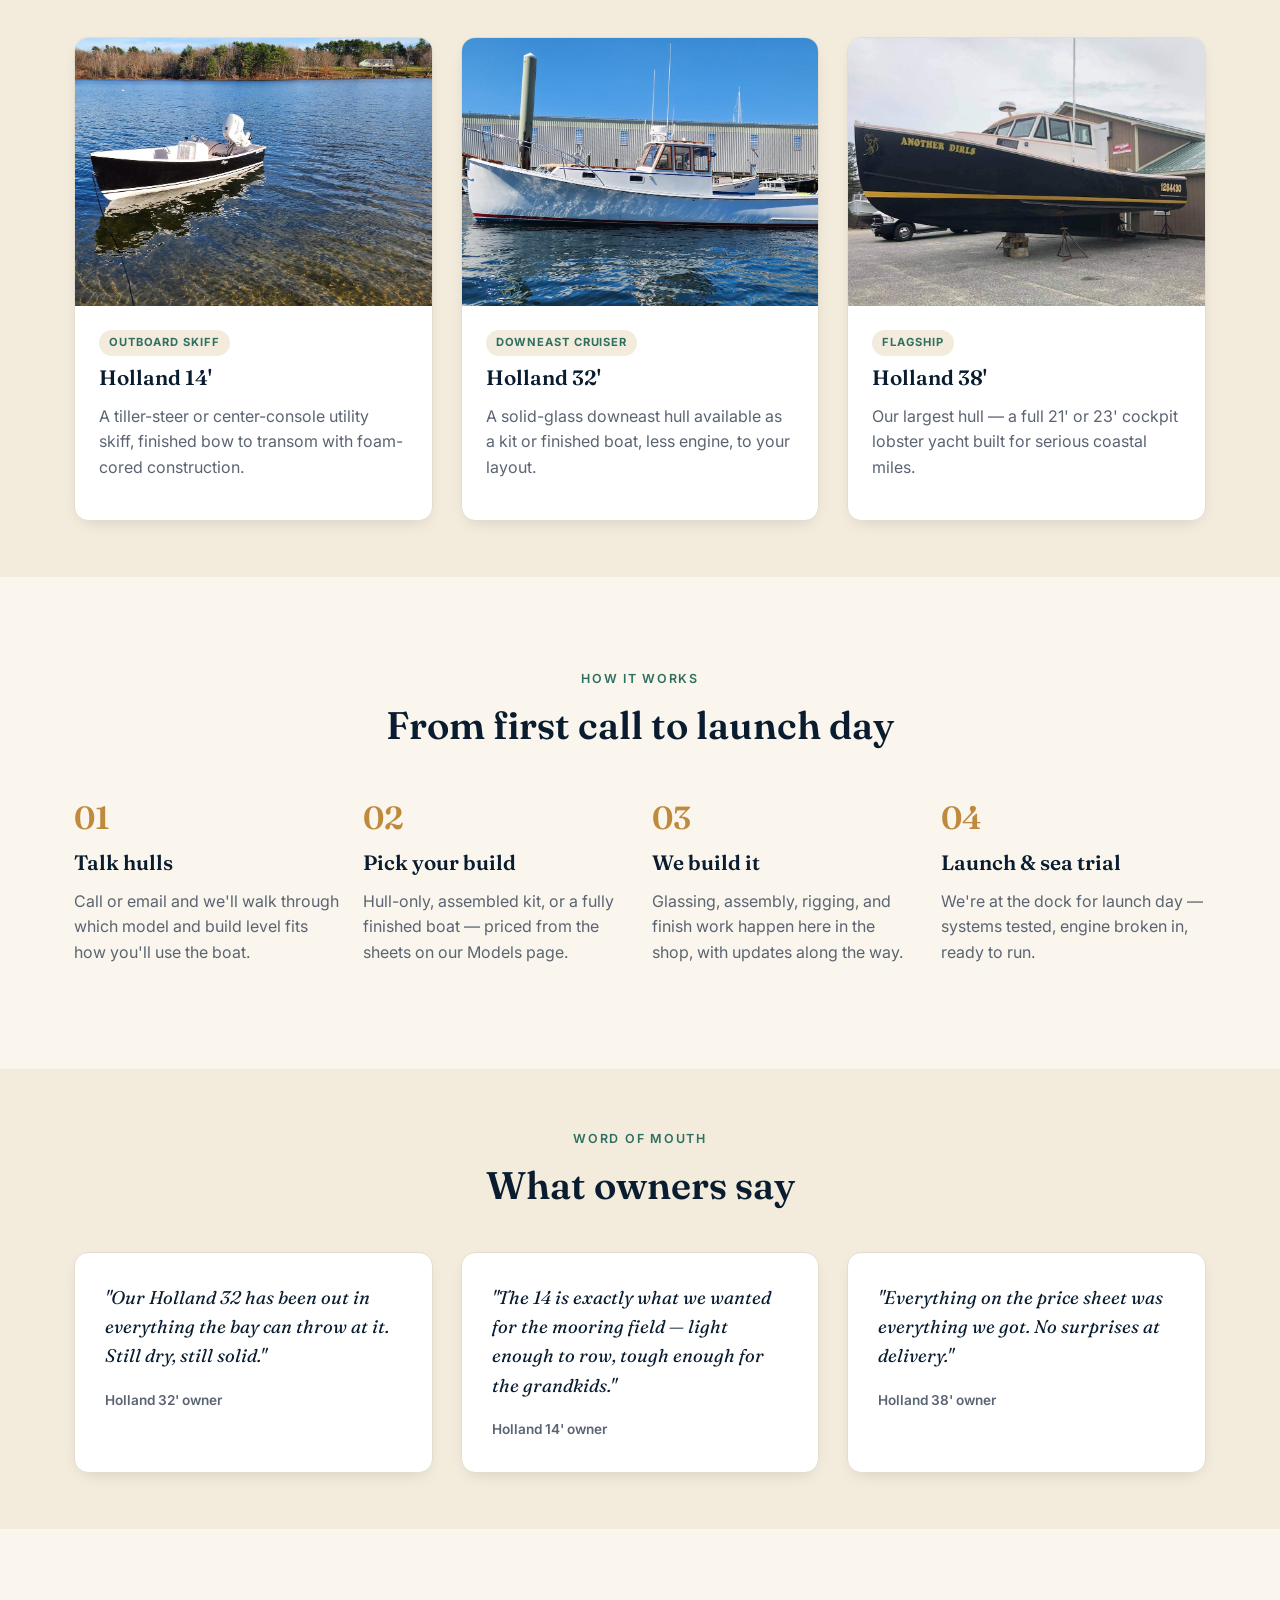
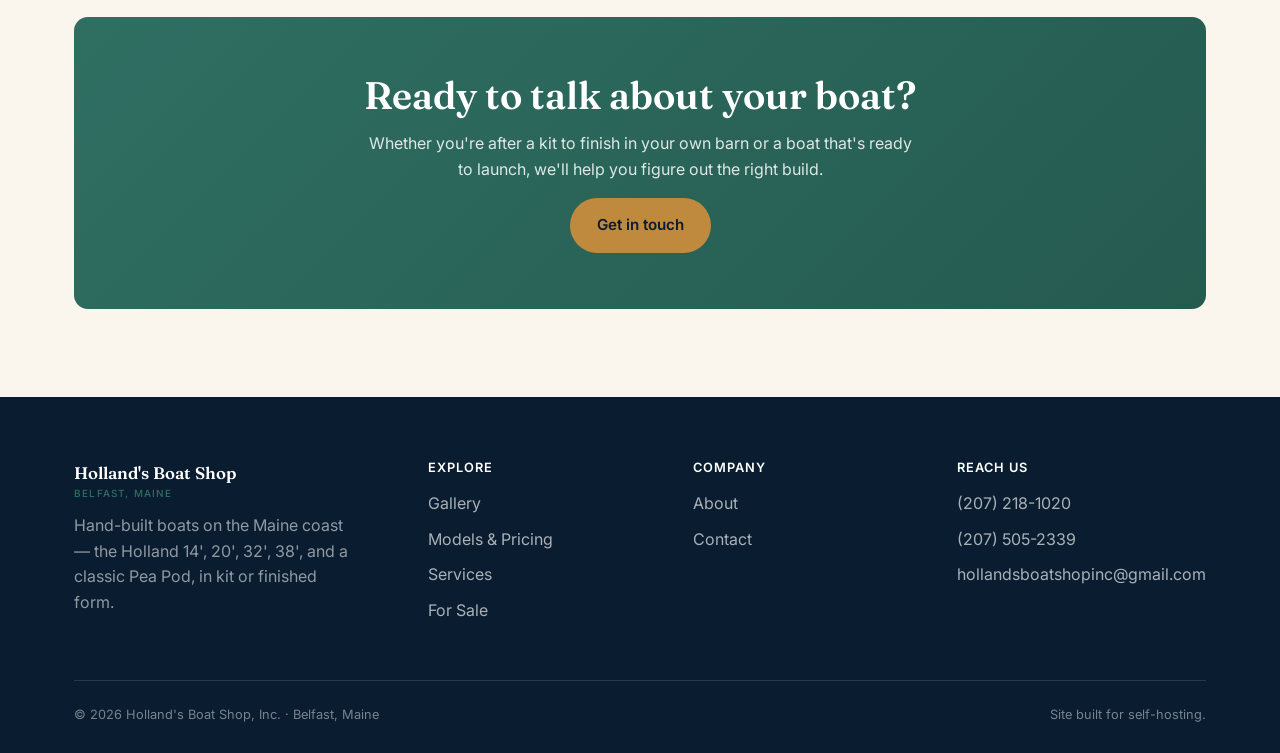
==== commit 15b5cfef: "updated headline photos in gallery" ====
--- a/index.html
+++ b/index.html
@@ -107,7 +107,7 @@
         </div>
       </div>
       <div class="model-card">
-        <div class="art-frame"><img src="assets/models/holland-38.jpg" alt="Holland 38' finished boat, Travelin' Girl, underway" loading="lazy"></div>
+        <div class="art-frame"><img src="assets/models/holland-38.jpg" alt="Holland 38' finished boat, Another Dirls, freshly painted" loading="lazy"></div>
         <div class="model-card-body">
           <span class="tag">Flagship</span>
           <h3>Holland 38'</h3>
--- a/css/styles.css
+++ b/css/styles.css
@@ -296,7 +296,7 @@
 .model-expand-main-image{
   aspect-ratio:4/3; width:100%; border-radius:10px; overflow:hidden; background:rgba(255,255,255,0.06);
 }
-.model-expand-main-image img{ width:100%; height:100%; object-fit:cover; }
+.model-expand-main-image img{ width:100%; height:100%; object-fit:cover; cursor:zoom-in; }
 .model-expand-thumbs{ display:flex; gap:10px; margin-top:12px; flex-wrap:wrap; }
 .model-expand-thumbs:has(button:only-child){ display:none; }
 .model-expand-thumbs button{
@@ -310,6 +310,63 @@
 .model-expand .tag{ background:rgba(255,255,255,0.12); color:var(--brass); }
 .model-expand p{ color:rgba(255,255,255,0.75); }
 .model-expand h3{ color:#fff; }
+
+/* ===== Full-screen photo lightbox ===== */
+.lightbox{
+  position:fixed; inset:0; z-index:300;
+  background:rgba(5,10,16,0.95);
+  display:flex; align-items:center; justify-content:center;
+  opacity:0; visibility:hidden;
+  transition:opacity .25s ease, visibility .25s ease;
+  touch-action:none;
+}
+.lightbox.is-open{ opacity:1; visibility:visible; }
+.lightbox[hidden]{ display:none; }
+.lightbox-stage{
+  width:100%; height:100%;
+  display:flex; align-items:center; justify-content:center;
+  padding:70px 70px;
+}
+.lightbox-stage img{
+  max-width:100%; max-height:100%;
+  width:auto; height:auto;
+  object-fit:contain;
+  border-radius:8px;
+  box-shadow:0 30px 70px -20px rgba(0,0,0,0.6);
+  user-select:none; -webkit-user-drag:none;
+}
+.lightbox-close{
+  position:absolute; top:18px; right:18px; z-index:310;
+  width:44px; height:44px; border-radius:50%;
+  display:flex; align-items:center; justify-content:center;
+  background:rgba(255,255,255,0.1); border:1px solid rgba(255,255,255,0.25);
+  color:#fff; font-size:1.6rem; line-height:1; cursor:pointer;
+  transition:background .15s ease;
+}
+.lightbox-close:hover{ background:rgba(255,255,255,0.2); }
+.lightbox-nav{
+  position:absolute; top:50%; transform:translateY(-50%); z-index:310;
+  width:52px; height:52px; border-radius:50%;
+  display:flex; align-items:center; justify-content:center;
+  background:rgba(255,255,255,0.1); border:1px solid rgba(255,255,255,0.25);
+  color:#fff; font-size:1.8rem; line-height:1; cursor:pointer;
+  transition:background .15s ease;
+}
+.lightbox-nav:hover{ background:rgba(255,255,255,0.2); }
+.lightbox-prev{ left:14px; }
+.lightbox-next{ right:14px; }
+.lightbox-counter{
+  position:absolute; bottom:18px; left:0; right:0; text-align:center;
+  color:rgba(255,255,255,0.75); font-family:'Inter',sans-serif; font-size:0.82rem;
+  letter-spacing:0.04em;
+}
+@media (max-width:620px){
+  .lightbox-stage{ padding:60px 18px; }
+  .lightbox-nav{ width:44px; height:44px; font-size:1.5rem; }
+  .lightbox-prev{ left:6px; }
+  .lightbox-next{ right:6px; }
+  .lightbox-close{ top:12px; right:12px; }
+}
 
 /* ===== Testimonials ===== */
 .testimonial{
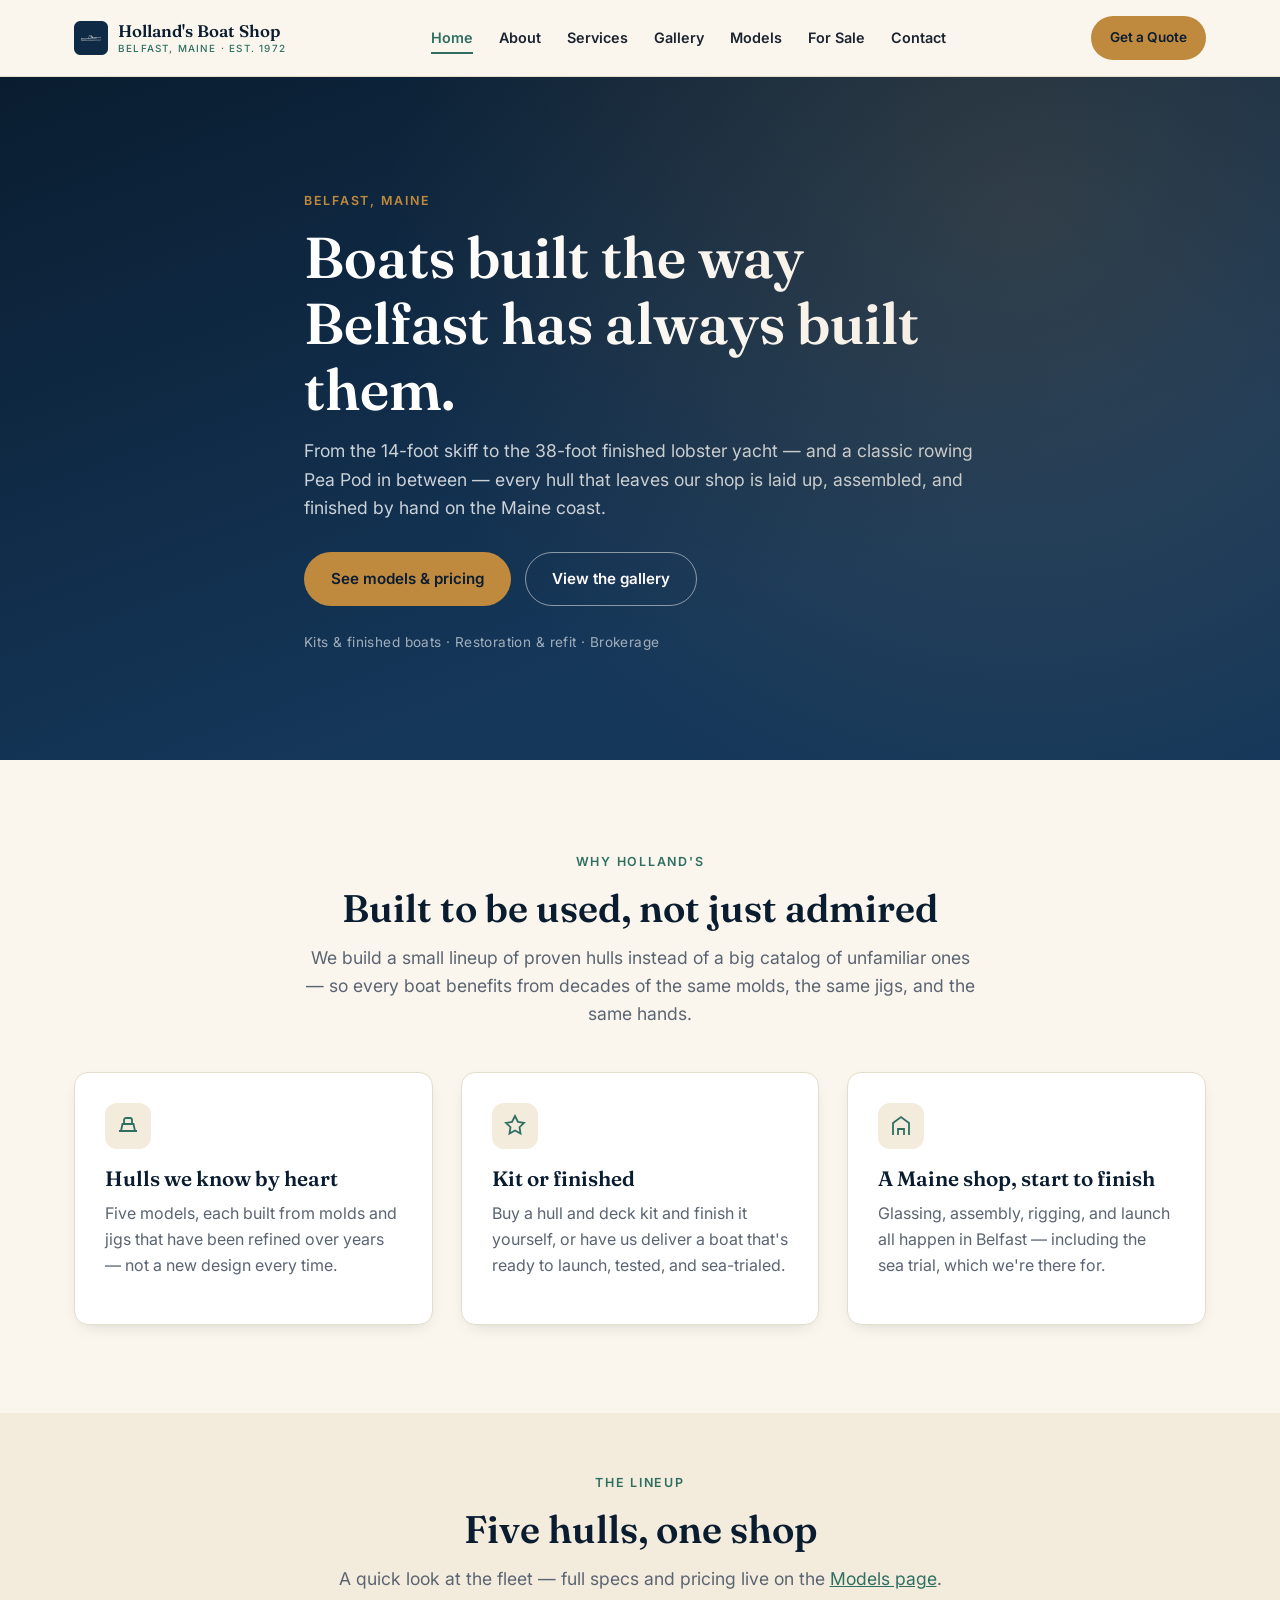
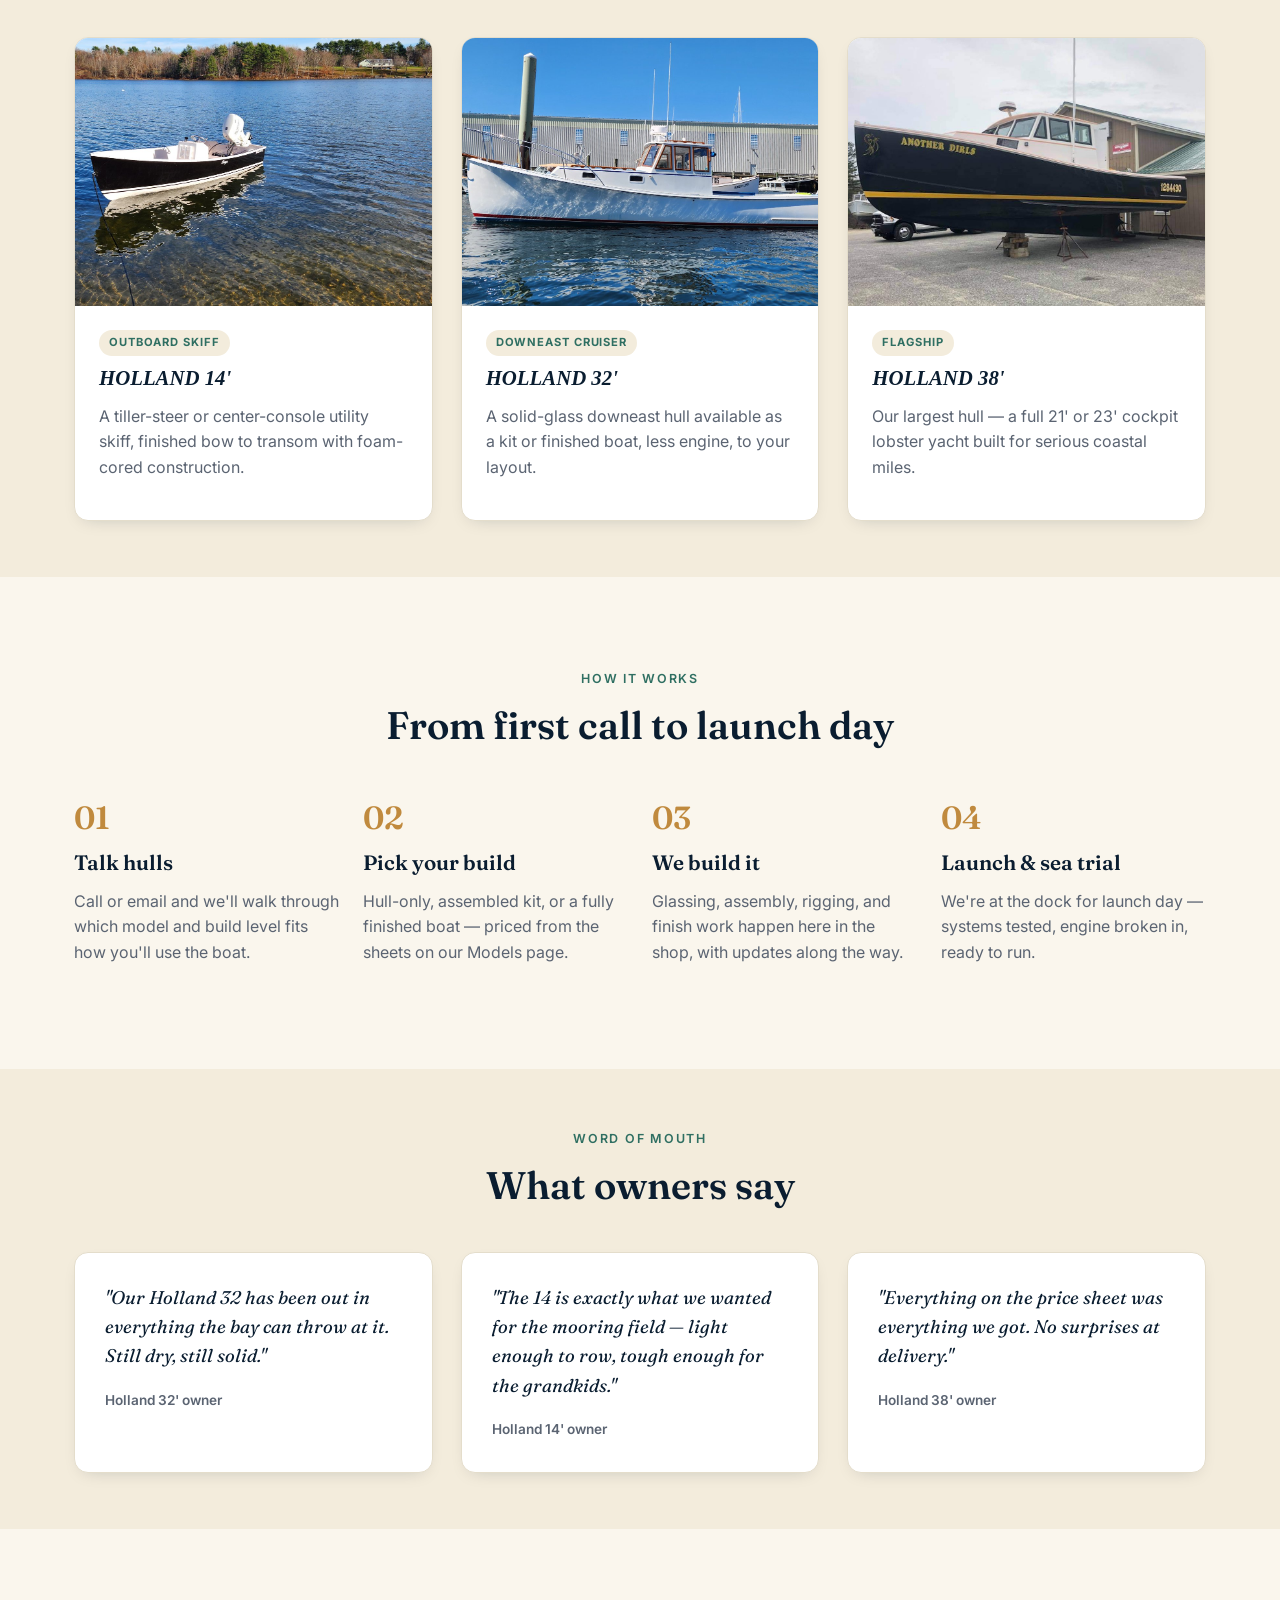
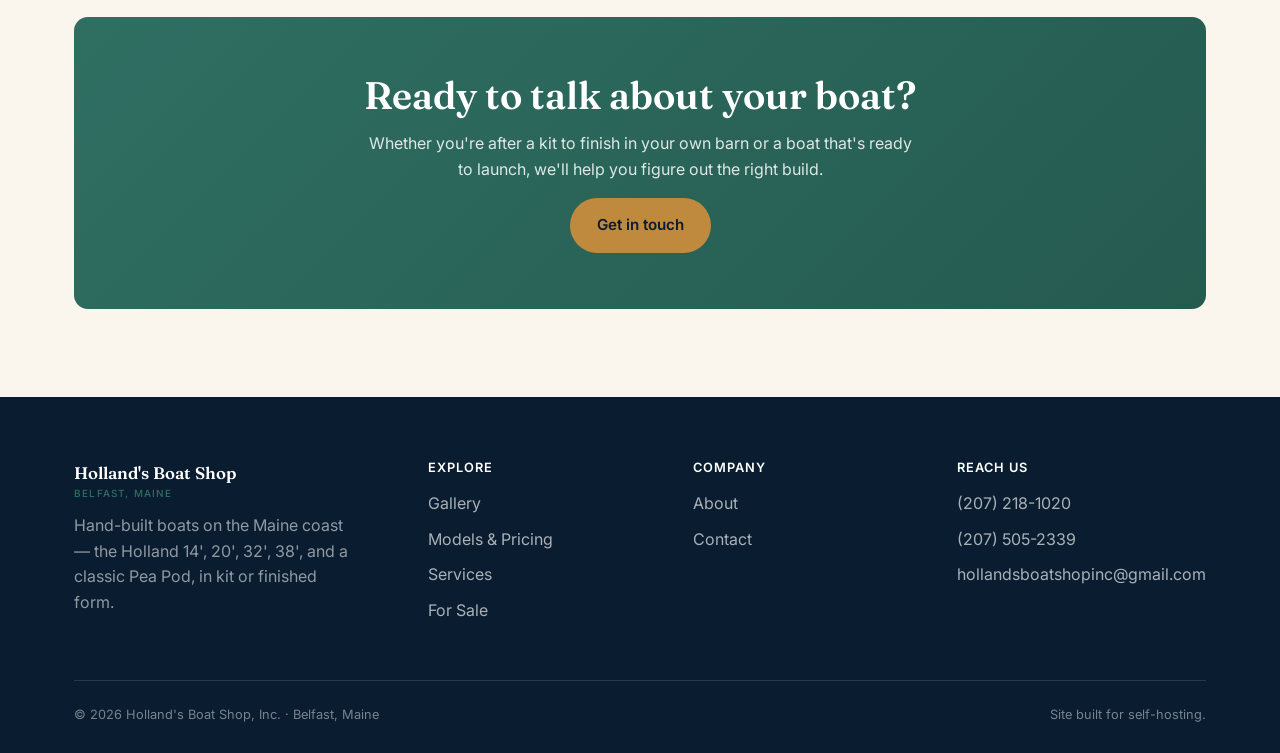
==== commit 0d78dcae: "Changed model names to TNR B&I & modified pdf pricing func" ====
--- a/index.html
+++ b/index.html
@@ -90,30 +90,30 @@
       <p class="lede">A quick look at the fleet — full specs and pricing live on the <a href="models.html" style="color:var(--teal); text-decoration:underline;">Models page</a>.</p>
     </div>
     <div class="grid-3">
-      <div class="model-card">
+      <a class="model-card model-card-link" href="gallery.html#model-14">
         <div class="art-frame"><img src="assets/models/holland-14.jpg" alt="Holland 14' skiff on the water" loading="lazy"></div>
         <div class="model-card-body">
           <span class="tag">Outboard Skiff</span>
-          <h3>Holland 14'</h3>
+          <h3 class="model-title">Holland 14'</h3>
           <p>A tiller-steer or center-console utility skiff, finished bow to transom with foam-cored construction.</p>
         </div>
-      </div>
-      <div class="model-card">
+      </a>
+      <a class="model-card model-card-link" href="gallery.html#model-32">
         <div class="art-frame"><img src="assets/models/holland-32.jpg" alt="Holland 32' finished boat on the water" loading="lazy"></div>
         <div class="model-card-body">
           <span class="tag">Downeast Cruiser</span>
-          <h3>Holland 32'</h3>
+          <h3 class="model-title">Holland 32'</h3>
           <p>A solid-glass downeast hull available as a kit or finished boat, less engine, to your layout.</p>
         </div>
-      </div>
-      <div class="model-card">
+      </a>
+      <a class="model-card model-card-link" href="gallery.html#model-38">
         <div class="art-frame"><img src="assets/models/holland-38.jpg" alt="Holland 38' finished boat, Another Dirls, freshly painted" loading="lazy"></div>
         <div class="model-card-body">
           <span class="tag">Flagship</span>
-          <h3>Holland 38'</h3>
+          <h3 class="model-title">Holland 38'</h3>
           <p>Our largest hull — a full 21' or 23' cockpit lobster yacht built for serious coastal miles.</p>
         </div>
-      </div>
+      </a>
     </div>
   </div>
 </section>
--- a/css/styles.css
+++ b/css/styles.css
@@ -51,6 +51,14 @@
 h1{ font-size:clamp(2.2rem, 4.5vw, 3.6rem); font-weight:600; }
 h2{ font-size:clamp(1.7rem, 3vw, 2.5rem); }
 h3{ font-size:1.3rem; }
+
+/* Model names (boat designations like "Holland 32'") get their own distinct treatment */
+.model-title{
+  font-family:'Times New Roman', Times, 'Liberation Serif', serif;
+  font-weight:700;
+  font-style:italic;
+  text-transform:uppercase;
+}
 p{ margin:0 0 16px; color:var(--ink-500); }
 .container{ max-width:var(--maxw); margin:0 auto; padding:0 24px; }
 section{ padding:88px 0; }
@@ -249,6 +257,16 @@
 .model-card{
   background:#fff; border:1px solid var(--line); border-radius:var(--radius);
   overflow:hidden; box-shadow:var(--shadow-sm); display:flex; flex-direction:column;
+  scroll-margin-top:calc(var(--header-h) + 16px);
+}
+.model-card-link{
+  text-decoration:none; color:inherit; cursor:pointer;
+  transition:transform .18s ease, box-shadow .18s ease;
+}
+.model-card-link:hover,
+.model-card-link:focus-visible{
+  transform:translateY(-4px) scale(1.015);
+  box-shadow:var(--shadow);
 }
 .art-frame{
   aspect-ratio:4/3; width:100%; overflow:hidden; background:var(--cream-200);
@@ -425,6 +443,7 @@
 .model-row{
   display:grid; grid-template-columns:1fr 1fr; gap:50px; align-items:start;
   padding:52px 0; border-bottom:1px solid var(--line);
+  scroll-margin-top:calc(var(--header-h) + 16px);
 }
 .model-row:last-of-type{ border-bottom:none; }
 .model-row:nth-of-type(even) .model-row-media{ order:2; }
@@ -466,6 +485,103 @@
 details.price-breakdown .breakdown-body h4{ font-family:'Inter',sans-serif; font-size:0.78rem; letter-spacing:0.05em; text-transform:uppercase; color:var(--teal); margin:0 0 8px; }
 details.price-breakdown .breakdown-body p{ font-size:0.88rem; margin:0; }
 
+/* ===== Price configurator (Models page) ===== */
+.price-config{
+  position:fixed; inset:0; z-index:300;
+  background:rgba(5,10,16,0.75);
+  display:flex; align-items:center; justify-content:center;
+  padding:24px;
+  opacity:0; visibility:hidden;
+  transition:opacity .25s ease, visibility .25s ease;
+}
+.price-config.is-open{ opacity:1; visibility:visible; }
+.price-config[hidden]{ display:none; }
+.price-config-panel{
+  background:#fff; border-radius:var(--radius); box-shadow:var(--shadow);
+  width:100%; max-width:640px; max-height:90vh; overflow-y:auto;
+  padding:32px; position:relative;
+  transform:translateY(12px) scale(0.98); transition:transform .25s ease;
+}
+.price-config.is-open .price-config-panel{ transform:translateY(0) scale(1); }
+.price-config-close{
+  position:absolute; top:16px; right:16px; z-index:2;
+  width:38px; height:38px; border-radius:50%;
+  display:flex; align-items:center; justify-content:center;
+  background:var(--cream-200); border:1px solid var(--line);
+  color:var(--navy-900); font-size:1.4rem; line-height:1; cursor:pointer;
+  transition:background .15s ease;
+}
+.price-config-close:hover{ background:var(--line); }
+.price-config-head{ padding-right:40px; margin-bottom:18px; }
+.price-config-head h3{ margin-top:6px; }
+.price-config-sub{ font-size:0.88rem; margin:6px 0 0; }
+.price-config-group{ margin-bottom:22px; }
+.price-config-group h4{
+  font-family:'Inter',sans-serif; font-size:0.78rem; letter-spacing:0.05em;
+  text-transform:uppercase; color:var(--teal); margin:0 0 10px;
+}
+.price-config-option{
+  display:flex; align-items:flex-start; gap:12px;
+  padding:11px 12px; border:1px solid var(--line); border-radius:10px;
+  margin-bottom:8px; cursor:pointer; font-weight:400; color:inherit;
+  transition:border-color .15s ease, background .15s ease;
+}
+.price-config-option:hover{ border-color:var(--teal); }
+.price-config-option input[type="checkbox"],
+.price-config-option input[type="radio"]{
+  width:auto; margin:3px 0 0; padding:0; background:none; border:none;
+  accent-color:var(--teal); flex-shrink:0;
+}
+.price-config-option .opt-label{ flex:1; }
+.price-config-option .opt-name{ font-weight:600; color:var(--ink); font-size:0.92rem; display:block; }
+.price-config-option .opt-desc{ font-size:0.8rem; color:var(--ink-500); margin-top:2px; display:block; }
+.price-config-option .opt-price{ font-weight:700; color:var(--navy-800); white-space:nowrap; font-size:0.92rem; }
+.price-config-total{
+  display:flex; align-items:center; justify-content:space-between;
+  background:var(--cream-200); border-radius:10px; padding:14px 18px;
+  margin:4px 0 14px;
+  position:sticky; bottom:0; z-index:5;
+  box-shadow:0 -10px 18px -8px rgba(10,29,48,0.18);
+}
+.price-config-total span{ font-weight:600; color:var(--navy-800); font-size:0.9rem; }
+.price-config-total strong{ font-family:'Fraunces', serif; font-size:1.5rem; color:var(--navy-900); }
+.price-config-customer{ margin-top:4px; }
+.price-config-error{ color:#b4423a; font-size:0.85rem; margin:-6px 0 14px; }
+.price-config-actions{ display:flex; gap:12px; flex-wrap:wrap; }
+.price-config-actions .btn{ flex:1; justify-content:center; }
+@media (max-width:620px){
+  .price-config-panel{ padding:24px 18px; }
+  .price-config-actions{ flex-direction:column; }
+}
+
+/* ===== Printable price summary (shown only via window.print()) ===== */
+.price-config-print{ display:none; }
+@media print{
+  body > *:not(#price-config-print){ display:none !important; }
+  .price-config-print{
+    display:block !important; width:100%;
+    padding:50px 60px; background:#fff;
+  }
+  .price-config-print .print-header{ text-align:center; margin-bottom:28px; }
+  .price-config-print .print-logo{ width:70px; height:70px; display:block; margin:0 auto 10px; }
+  .price-config-print h1{ font-family:'Fraunces', serif; font-size:1.7rem; color:var(--navy-900); margin:0; }
+  .price-config-print h2{ font-family:'Fraunces', serif; font-size:1.25rem; color:var(--ink); margin:0 0 4px; }
+  .price-config-print .print-meta{ font-size:0.85rem; color:var(--ink-500); margin:0 0 24px; }
+  .price-config-print .print-table{ width:100%; border-collapse:collapse; margin-bottom:18px; }
+  .price-config-print .print-table td{ padding:7px 0; border-bottom:1px solid var(--line); font-size:0.92rem; color:var(--ink); }
+  .price-config-print .print-table td:last-child{ text-align:right; font-weight:700; white-space:nowrap; padding-left:16px; color:var(--navy-800); }
+  .price-config-print .print-total{
+    display:flex; justify-content:space-between; align-items:center;
+    border-top:2px solid var(--navy-900); padding-top:12px; margin-bottom:24px;
+  }
+  .price-config-print .print-total span{ font-weight:600; color:var(--navy-800); }
+  .price-config-print .print-total strong{ font-family:'Fraunces', serif; font-size:1.4rem; color:var(--navy-900); }
+  .price-config-print .print-notes{ margin-bottom:24px; }
+  .price-config-print .print-notes h3{ font-family:'Inter',sans-serif; font-size:0.78rem; text-transform:uppercase; letter-spacing:0.05em; color:var(--teal); margin:0 0 6px; }
+  .price-config-print .print-notes p{ font-size:0.9rem; color:var(--ink); white-space:pre-wrap; margin:0; }
+  .price-config-print .print-disclaimer{ font-size:0.78rem; color:var(--ink-300); font-style:italic; margin:0; }
+}
+
 /* ===== For Sale ===== */
 .listing-card{ background:#fff; border:1px solid var(--line); border-radius:var(--radius); overflow:hidden; box-shadow:var(--shadow-sm); }
 .status-pill{ display:inline-block; font-size:0.7rem; font-weight:700; letter-spacing:0.06em; text-transform:uppercase; padding:4px 10px; border-radius:999px; background:var(--teal); color:#fff; }
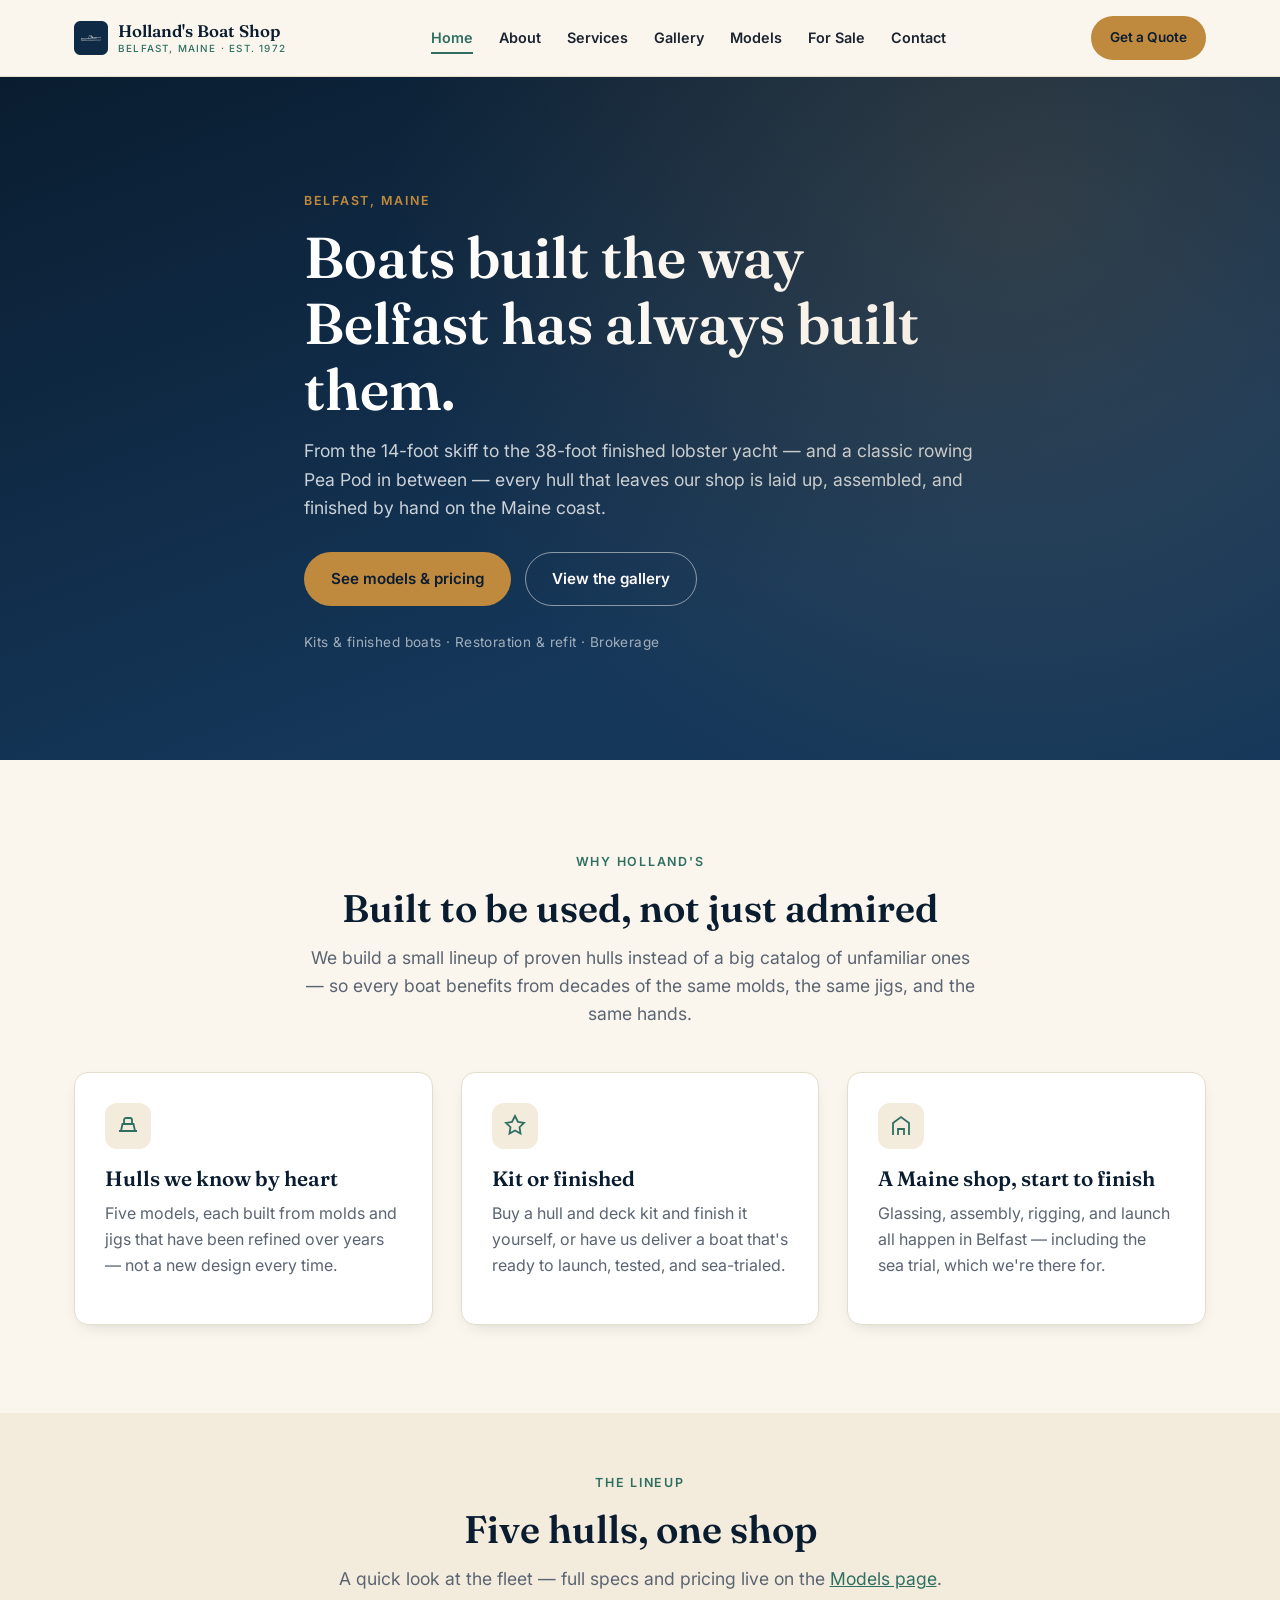
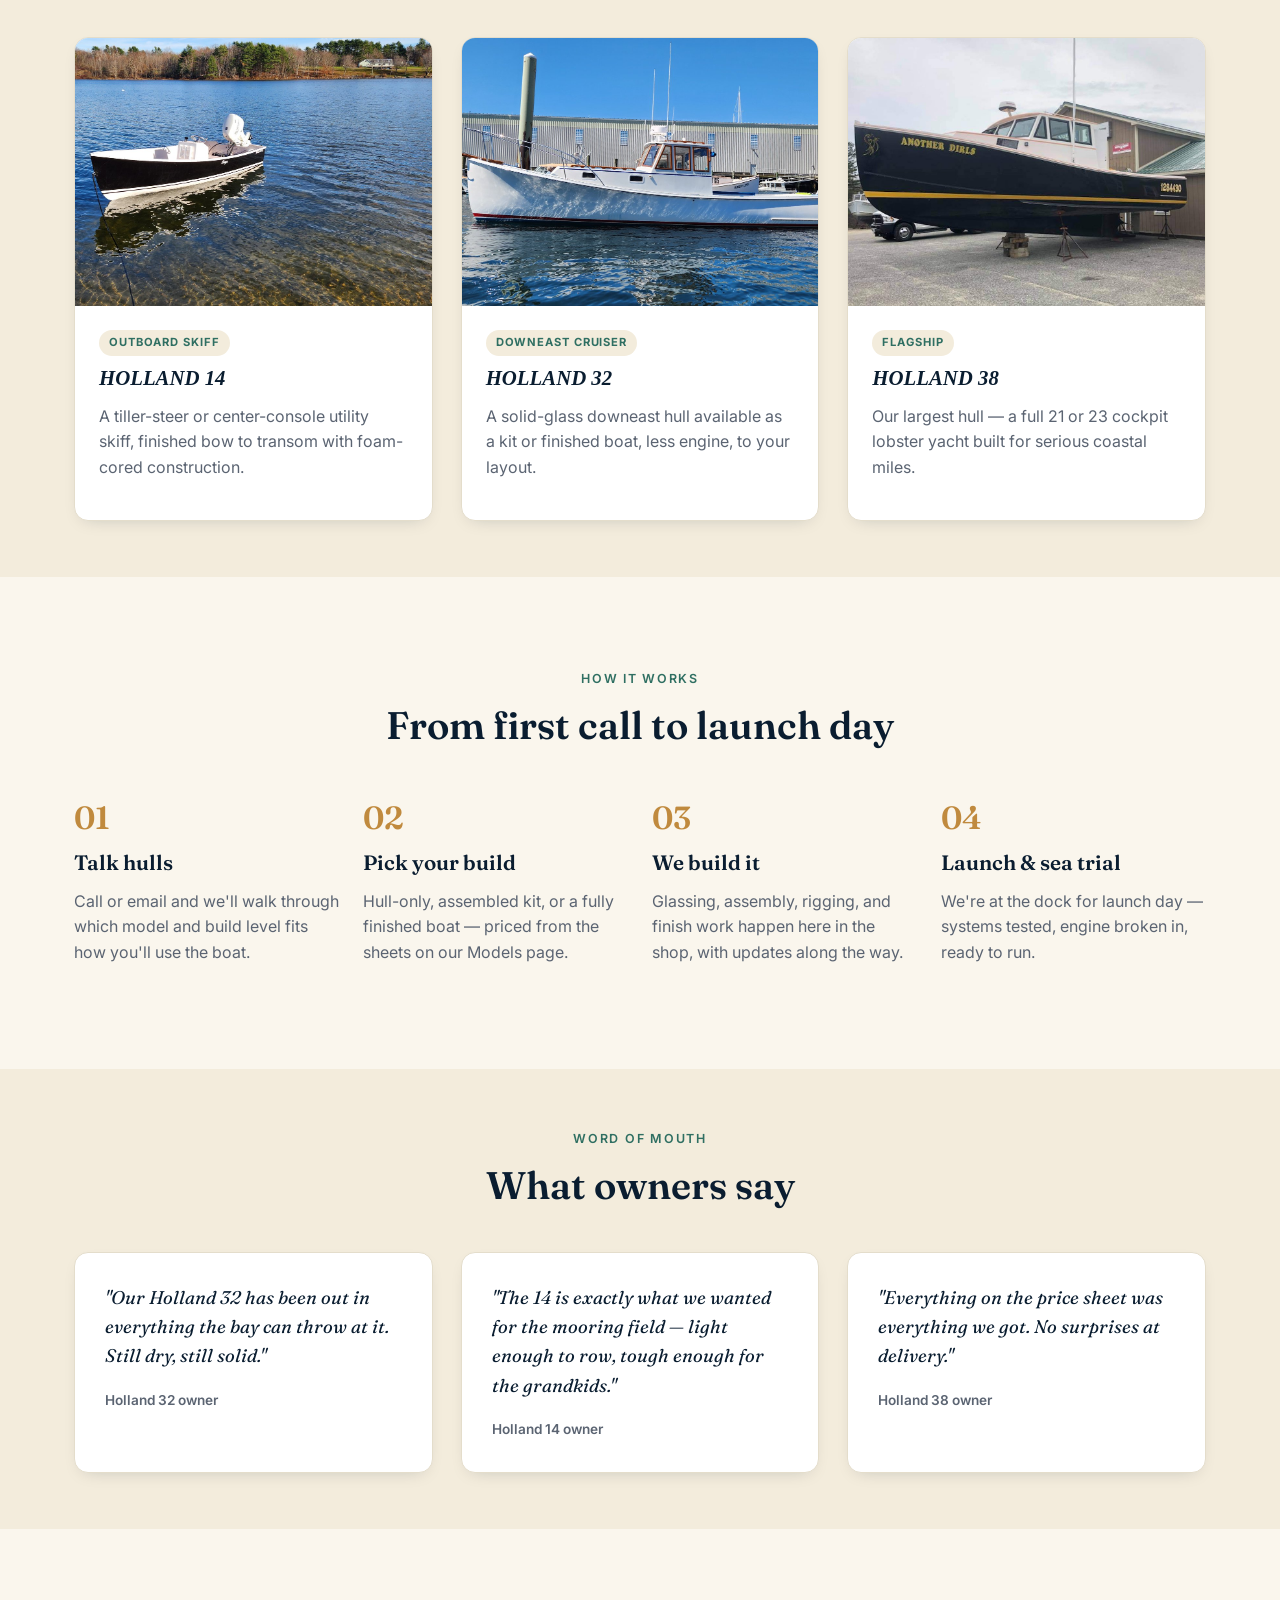
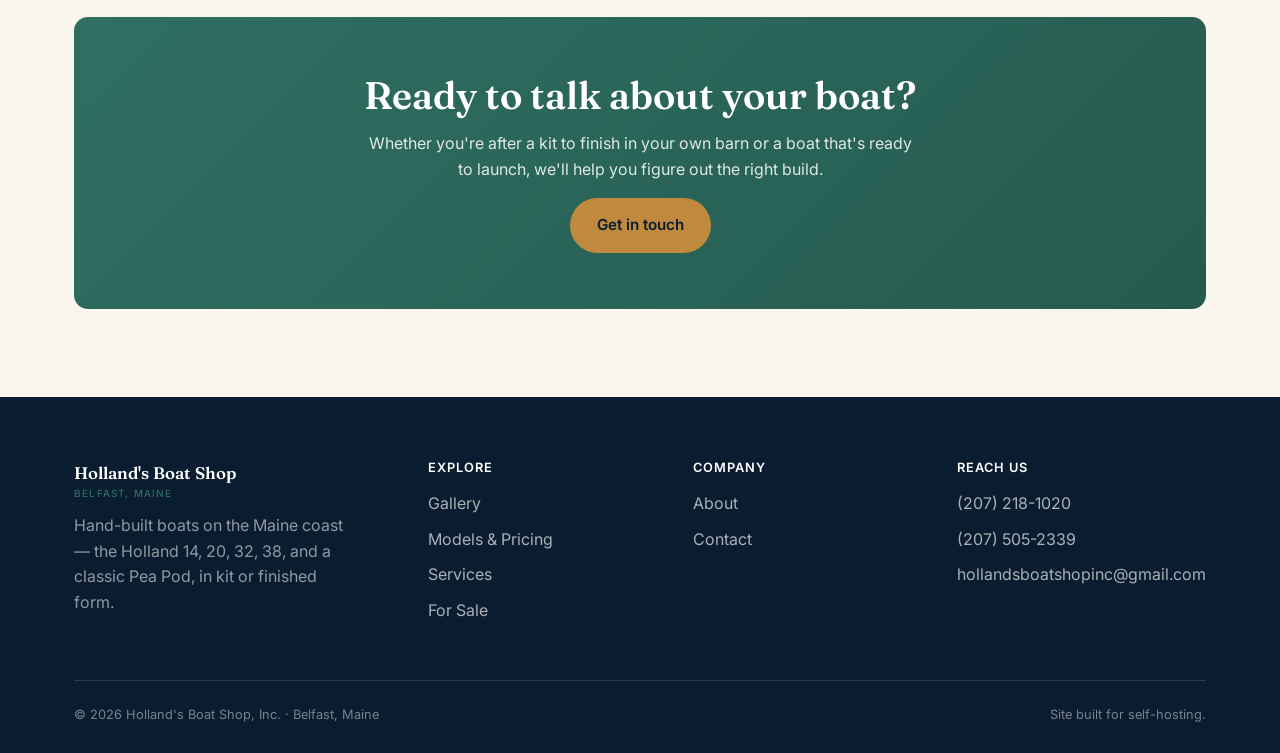
==== commit 7251af3a: "adjusted model headlines" ====
--- a/index.html
+++ b/index.html
@@ -4,7 +4,7 @@
 <meta charset="UTF-8">
 <meta name="viewport" content="width=device-width, initial-scale=1.0">
 <title>Holland's Boat Shop | Hand-Built Wooden & Fiberglass Boats, Belfast, Maine</title>
-<meta name="description" content="Holland's Boat Shop builds the Holland 14', 20', 32', 38' and a classic Pea Pod from Belfast, Maine — kits, finished boats, restoration, and brokerage.">
+<meta name="description" content="Holland's Boat Shop builds the Holland 14, 20, 32, 38 and a classic Pea Pod from Belfast, Maine — kits, finished boats, restoration, and brokerage.">
 <link rel="icon" type="image/png" href="assets/favicon.png">
 <link rel="stylesheet" href="css/styles.css">
 </head>
@@ -91,27 +91,27 @@
     </div>
     <div class="grid-3">
       <a class="model-card model-card-link" href="gallery.html#model-14">
-        <div class="art-frame"><img src="assets/models/holland-14.jpg" alt="Holland 14' skiff on the water" loading="lazy"></div>
+        <div class="art-frame"><img src="assets/models/holland-14.jpg" alt="Holland 14 skiff on the water" loading="lazy"></div>
         <div class="model-card-body">
           <span class="tag">Outboard Skiff</span>
-          <h3 class="model-title">Holland 14'</h3>
+          <h3 class="model-title">Holland 14</h3>
           <p>A tiller-steer or center-console utility skiff, finished bow to transom with foam-cored construction.</p>
         </div>
       </a>
       <a class="model-card model-card-link" href="gallery.html#model-32">
-        <div class="art-frame"><img src="assets/models/holland-32.jpg" alt="Holland 32' finished boat on the water" loading="lazy"></div>
+        <div class="art-frame"><img src="assets/models/holland-32.jpg" alt="Holland 32 finished boat on the water" loading="lazy"></div>
         <div class="model-card-body">
           <span class="tag">Downeast Cruiser</span>
-          <h3 class="model-title">Holland 32'</h3>
+          <h3 class="model-title">Holland 32</h3>
           <p>A solid-glass downeast hull available as a kit or finished boat, less engine, to your layout.</p>
         </div>
       </a>
       <a class="model-card model-card-link" href="gallery.html#model-38">
-        <div class="art-frame"><img src="assets/models/holland-38.jpg" alt="Holland 38' finished boat, Another Dirls, freshly painted" loading="lazy"></div>
+        <div class="art-frame"><img src="assets/models/holland-38.jpg" alt="Holland 38 finished boat, Another Dirls, freshly painted" loading="lazy"></div>
         <div class="model-card-body">
           <span class="tag">Flagship</span>
-          <h3 class="model-title">Holland 38'</h3>
-          <p>Our largest hull — a full 21' or 23' cockpit lobster yacht built for serious coastal miles.</p>
+          <h3 class="model-title">Holland 38</h3>
+          <p>Our largest hull — a full 21 or 23 cockpit lobster yacht built for serious coastal miles.</p>
         </div>
       </a>
     </div>
@@ -158,15 +158,15 @@
     <div class="grid-3">
       <div class="testimonial">
         <blockquote>"Our Holland 32 has been out in everything the bay can throw at it. Still dry, still solid."</blockquote>
-        <cite>Holland 32' owner</cite>
+        <cite>Holland 32 owner</cite>
       </div>
       <div class="testimonial">
         <blockquote>"The 14 is exactly what we wanted for the mooring field — light enough to row, tough enough for the grandkids."</blockquote>
-        <cite>Holland 14' owner</cite>
+        <cite>Holland 14 owner</cite>
       </div>
       <div class="testimonial">
         <blockquote>"Everything on the price sheet was everything we got. No surprises at delivery."</blockquote>
-        <cite>Holland 38' owner</cite>
+        <cite>Holland 38 owner</cite>
       </div>
     </div>
   </div>
@@ -187,7 +187,7 @@
     <div class="footer-grid">
       <div class="footer-brand">
         <span class="brand-text" style="color:#fff">Holland's Boat Shop<small>Belfast, Maine</small></span>
-        <p>Hand-built boats on the Maine coast — the Holland 14', 20', 32', 38', and a classic Pea Pod, in kit or finished form.</p>
+        <p>Hand-built boats on the Maine coast — the Holland 14, 20, 32, 38, and a classic Pea Pod, in kit or finished form.</p>
       </div>
       <div class="footer-col">
         <h4>Explore</h4>
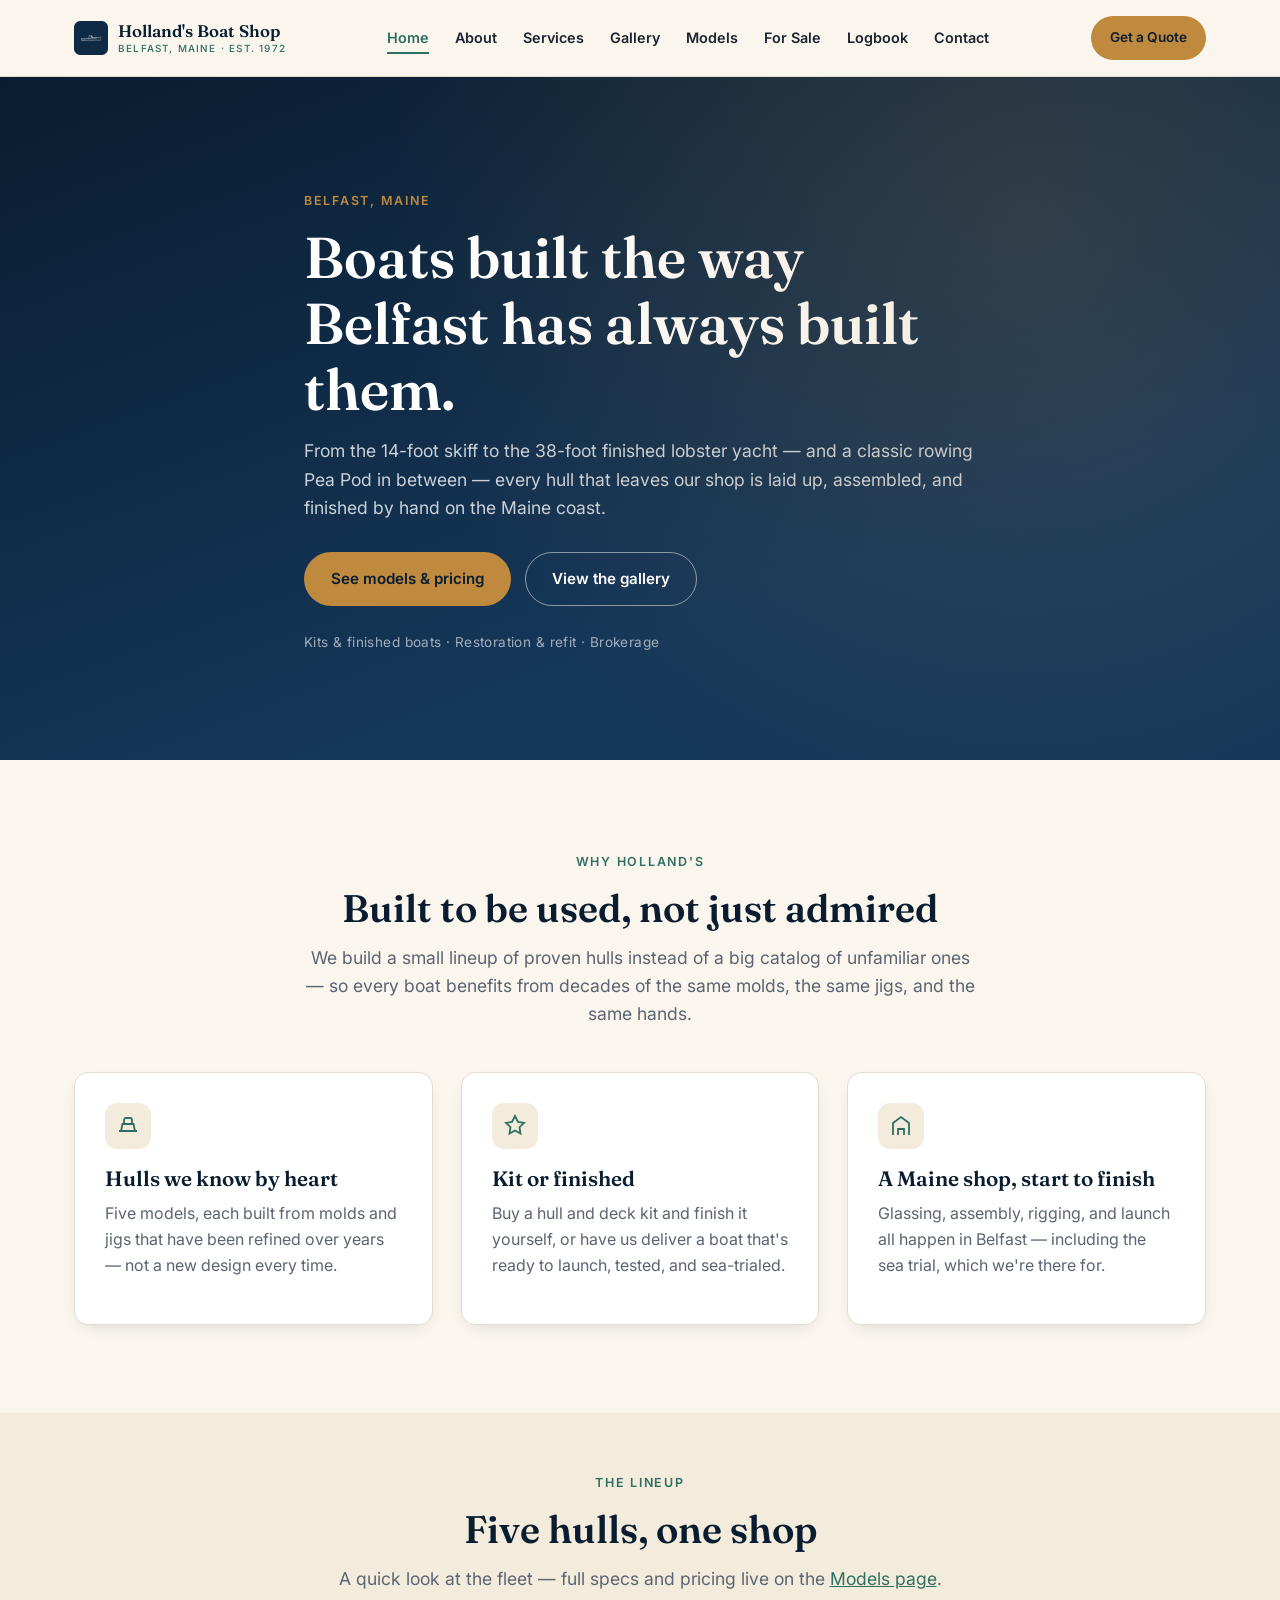
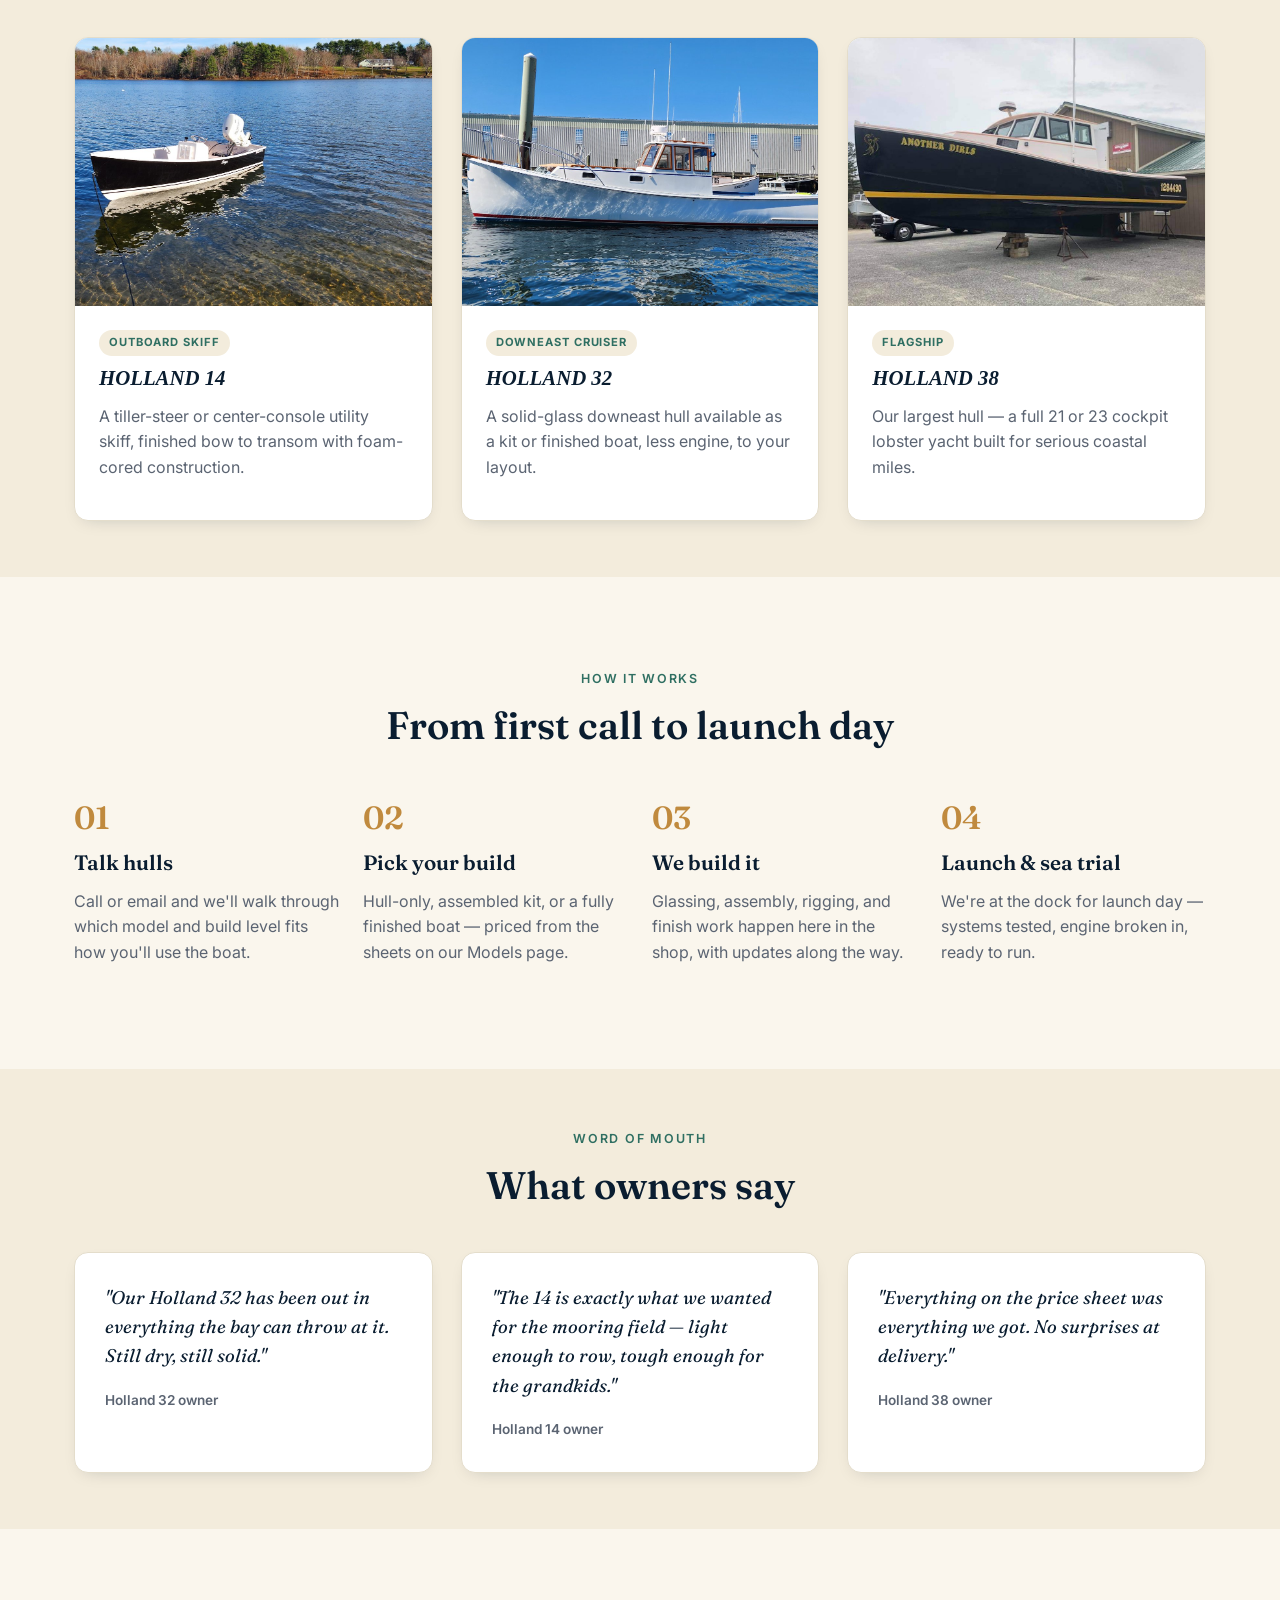
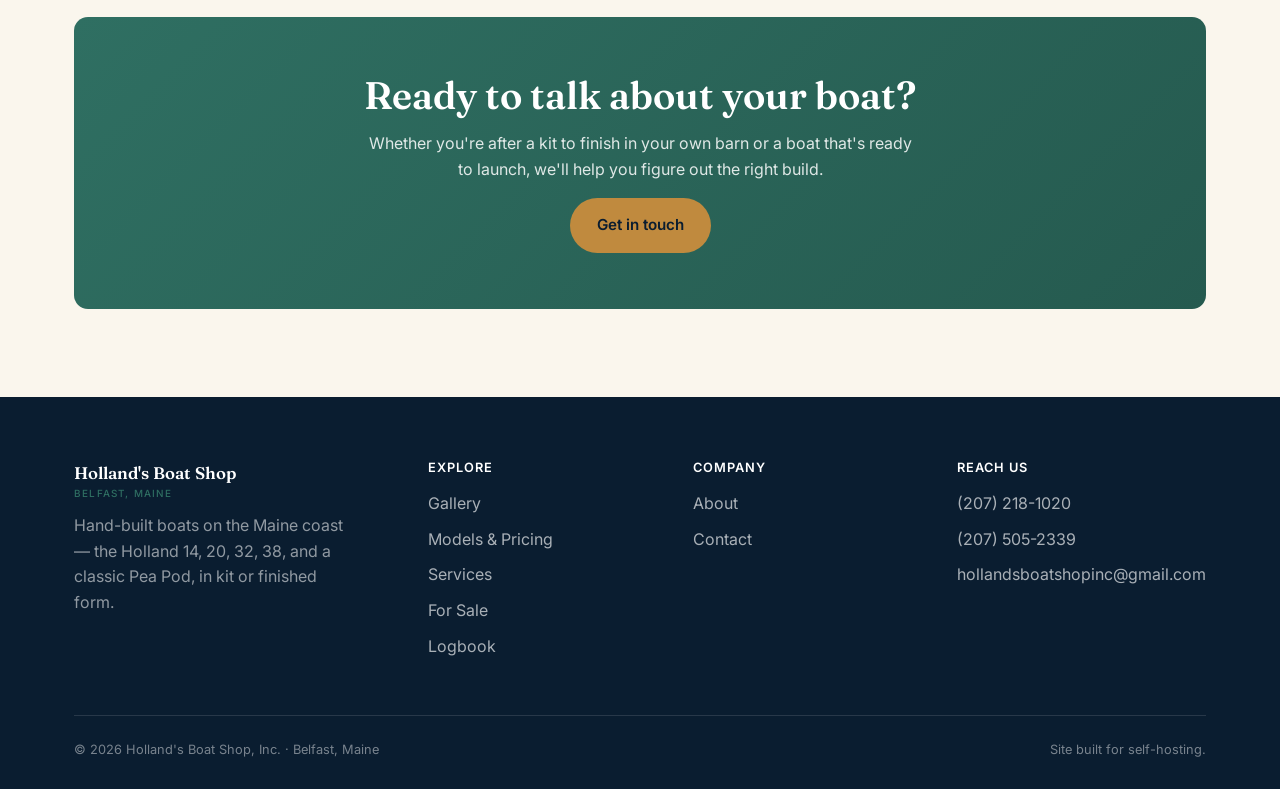
==== commit f265d15a: "added logbook" ====
--- a/index.html
+++ b/index.html
@@ -23,6 +23,7 @@
       <li><a href="gallery.html">Gallery</a></li>
       <li><a href="models.html">Models</a></li>
       <li><a href="for-sale.html">For Sale</a></li>
+      <li><a href="logbook.html">Logbook</a></li>
       <li><a href="contact.html">Contact</a></li>
       <li class="nav-mobile-cta"><a href="contact.html" class="btn btn-primary">Get a Quote</a></li>
     </ul>
@@ -196,6 +197,7 @@
           <li><a href="models.html">Models &amp; Pricing</a></li>
           <li><a href="services.html">Services</a></li>
           <li><a href="for-sale.html">For Sale</a></li>
+          <li><a href="logbook.html">Logbook</a></li>
         </ul>
       </div>
       <div class="footer-col">
